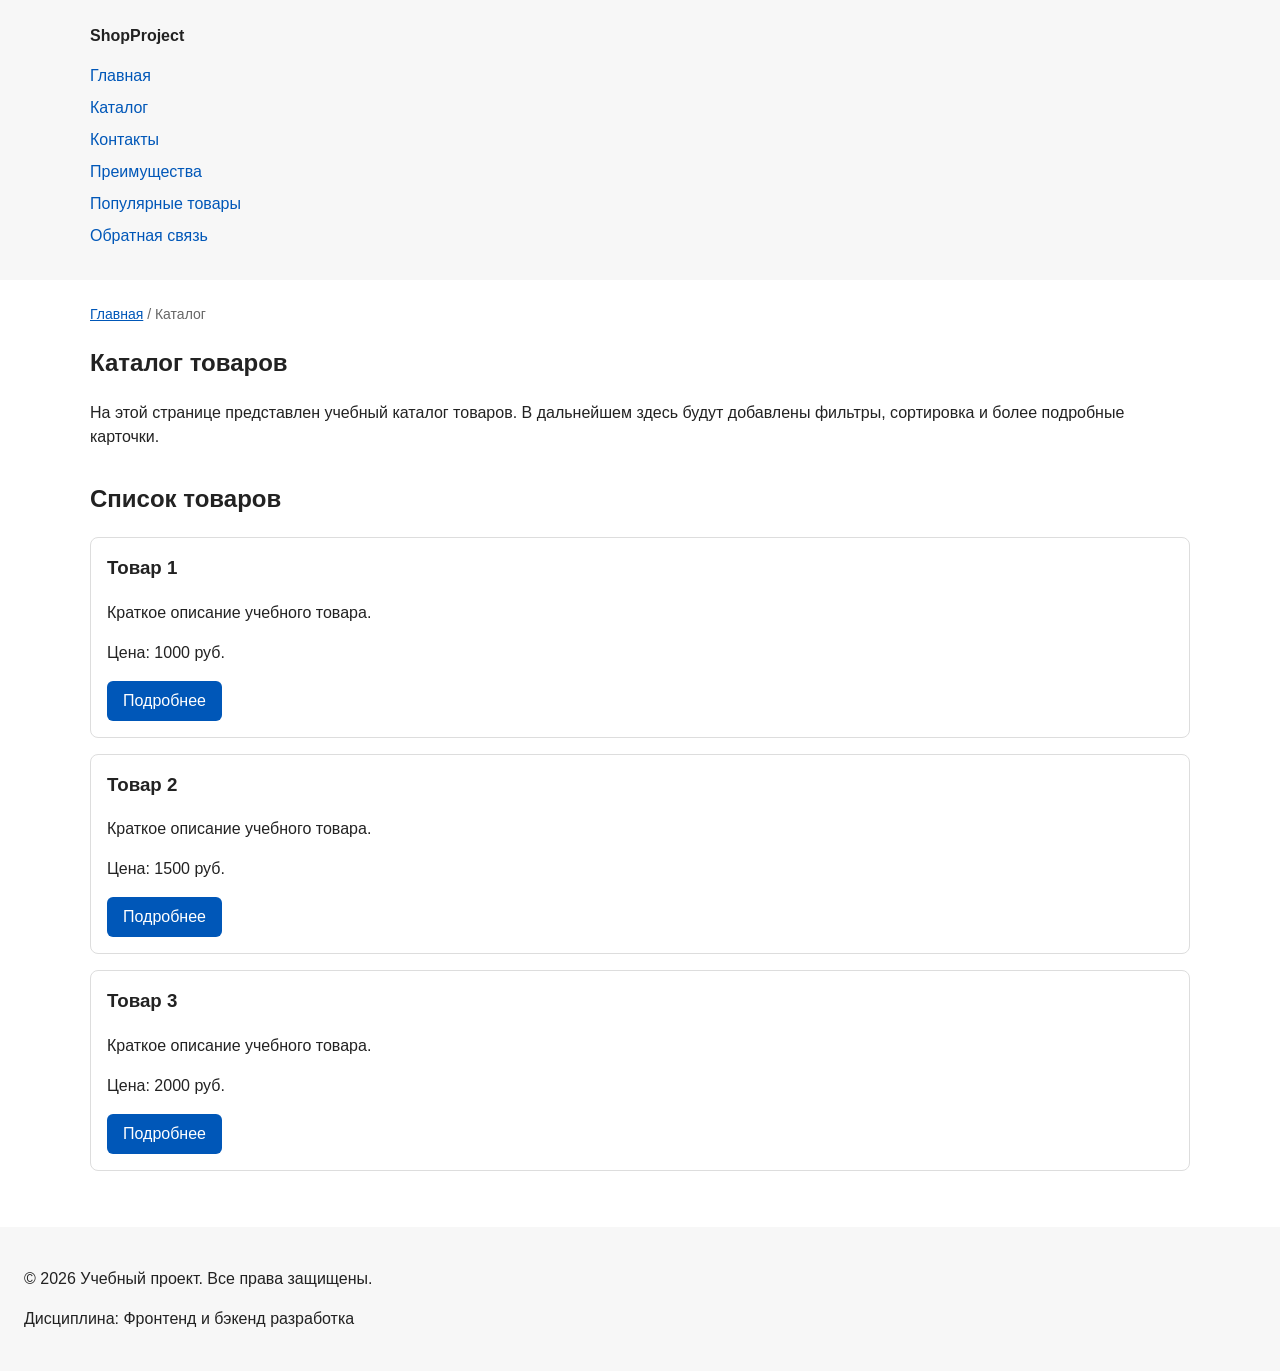
==== catalog.html @ 3205a3ff "feat: add multi-page structure navigation and anchors" ====
<!DOCTYPE html>
<html lang="ru">
<head>
  <meta charset="UTF-8">
  <meta name="viewport" content="width=device-width, initial-scale=1.0">
  <meta name="description" content="Каталог товаров учебного интернет-магазина.">
  <title>Каталог товаров — Учебный интернет-магазин</title>
  <link rel="stylesheet" href="css/style.css">
</head>
<body>
  <header>
    <div class="site-header">
      <a class="site-logo" href="index.html">ShopProject</a>

      <nav class="site-nav" aria-label="Основная навигация">
        <ul class="site-nav__list">
          <li><a href="index.html">Главная</a></li>
          <li><a href="catalog.html">Каталог</a></li>
          <li><a href="contacts.html">Контакты</a></li>
          <li><a href="index.html#advantages">Преимущества</a></li>
          <li><a href="index.html#popular">Популярные товары</a></li>
          <li><a href="index.html#contacts">Обратная связь</a></li>
        </ul>
      </nav>
    </div>
  </header>

  <main>
    <nav class="breadcrumbs" aria-label="Хлебные крошки">
      <a href="index.html">Главная</a>
      <span>Каталог</span>
    </nav>

    <section class="section">
      <h1>Каталог товаров</h1>
      <p>
        На этой странице представлен учебный каталог товаров.
        В дальнейшем здесь будут добавлены фильтры, сортировка и более
        подробные карточки.
      </p>
    </section>

    <section class="section">
      <h2>Список товаров</h2>

      <article class="product-card">
        <h3>Товар 1</h3>
        <p>Краткое описание учебного товара.</p>
        <p>Цена: 1000 руб.</p>
        <a class="button" href="index.html#popular">Подробнее</a>
      </article>

      <article class="product-card">
        <h3>Товар 2</h3>
        <p>Краткое описание учебного товара.</p>
        <p>Цена: 1500 руб.</p>
        <a class="button" href="index.html#popular">Подробнее</a>
      </article>

      <article class="product-card">
        <h3>Товар 3</h3>
        <p>Краткое описание учебного товара.</p>
        <p>Цена: 2000 руб.</p>
        <a class="button" href="index.html#popular">Подробнее</a>
      </article>
    </section>
  </main>

  <footer>
    <p>&copy; 2026 Учебный проект. Все права защищены.</p>
    <p>Дисциплина: Фронтенд и бэкенд разработка</p>
  </footer>
</body>
</html>
---- css/style.css ----
/* ===============================
   1. Переменные проекта
   =============================== */

:root {
  /* Основные цвета проекта */
  --color-bg: #ffffff;
  --color-text: #222222;
  --color-muted: #666666;
  --color-primary: #0057b8;
  --color-primary-dark: #003f86;
  --color-border: #dddddd;
  --color-surface: #f7f7f7;
  --color-surface-accent: #eef5ff;
  --color-danger: #b00020;
  --color-success: #168a2f;
  --color-success-bg: #eefaf0;
  --color-white: #ffffff;

  /* Отступы */
  --space-xs: 4px;
  --space-sm: 8px;
  --space-md: 16px;
  --space-lg: 24px;
  --space-xl: 32px;

  /* Скругления */
  --radius-sm: 6px;
  --radius-md: 8px;
  --radius-lg: 12px;

  /* Размеры */
  --container-width: 1100px;
}


/* ===============================
   2. Базовые стили
   =============================== */

* {
  box-sizing: border-box;
}

body {
  margin: 0;
  font-family: Arial, sans-serif;
  line-height: 1.5;
  color: var(--color-text);
  background-color: var(--color-bg);
}

header,
main,
footer {
  padding: var(--space-lg);
}


/* ===============================
   3. Общие элементы интерфейса
   =============================== */

a {
  color: var(--color-primary);
}

a:hover {
  color: var(--color-primary-dark);
}

a:focus-visible {
  outline: 2px solid var(--color-primary);
  outline-offset: 3px;
}

.button {
  display: inline-block;
  padding: var(--space-sm) var(--space-md);
  color: var(--color-white);
  background-color: var(--color-primary);
  text-decoration: none;
  border: none;
  border-radius: var(--radius-sm);
  cursor: pointer;
}

.button:hover {
  background-color: var(--color-primary-dark);
}

.button:focus-visible {
  outline: 2px solid var(--color-primary);
  outline-offset: 3px;
}

.button:disabled {
  opacity: 0.6;
  cursor: not-allowed;
}


/* ===============================
   4. Компоненты страницы
   =============================== */

header {
  background-color: var(--color-surface);
}

footer {
  background-color: var(--color-surface);
}

.site-header {
  max-width: var(--container-width);
  margin: 0 auto;
}

.site-logo {
  font-weight: bold;
  text-decoration: none;
  color: var(--color-text);
}

.site-nav__list {
  padding: 0;
  margin: var(--space-md) 0 0;
  list-style: none;
}

.site-nav__list li {
  margin-bottom: var(--space-sm);
}

.site-nav__list a {
  color: var(--color-primary);
  text-decoration: none;
}

.site-nav__list a:hover {
  text-decoration: underline;
}

.hero {
  max-width: var(--container-width);
  margin: 0 auto var(--space-xl);
  padding: var(--space-xl) var(--space-lg);
  background-color: var(--color-surface-accent);
  border-radius: var(--radius-lg);
}

.section {
  max-width: var(--container-width);
  margin: 0 auto var(--space-xl);
}

.section h2 {
  margin-top: 0;
}

.product-card {
  margin-bottom: var(--space-md);
  padding: var(--space-md);
  border: 1px solid var(--color-border);
  border-radius: var(--radius-md);
  background-color: var(--color-bg);
}

.product-card:hover {
  border-color: var(--color-primary);
}

.product-card h3 {
  margin-top: 0;
}

.aside-info {
  max-width: var(--container-width);
  margin: 0 auto var(--space-xl);
  padding: var(--space-md);
  border-left: 4px solid var(--color-primary);
  background-color: var(--color-surface);
}


/* ===============================
   5. Форма и модальное окно
   =============================== */

.order-dialog {
  width: min(100% - 32px, 560px);
  padding: var(--space-lg);
  border: none;
  border-radius: var(--radius-lg);
}

.order-dialog::backdrop {
  background-color: rgba(0, 0, 0, 0.5);
}

.form-field {
  margin-bottom: var(--space-md);
}

.form-field label {
  display: block;
  margin-bottom: var(--space-xs);
}

.form-field input,
.form-field select,
.form-field textarea {
  width: 100%;
  padding: 10px 12px;
  border: 1px solid var(--color-border);
  border-radius: var(--radius-sm);
  font: inherit;
}

.form-field input[type="checkbox"] {
  width: auto;
}

.form-field small {
  display: block;
  margin-top: var(--space-xs);
  color: var(--color-muted);
}

.form-field input:hover,
.form-field select:hover,
.form-field textarea:hover {
  border-color: var(--color-primary);
}

.form-field input:focus-visible,
.form-field select:focus-visible,
.form-field textarea:focus-visible,
.form-actions button:focus-visible {
  outline: 2px solid var(--color-primary);
  outline-offset: 3px;
}

[aria-invalid="true"] {
  border-color: var(--color-danger);
}

.form-actions {
  display: flex;
  gap: 12px;
  margin-top: var(--space-lg);
}

.success-message {
  max-width: var(--container-width);
  margin: var(--space-lg) auto;
  padding: var(--space-md);
  border-left: 4px solid var(--color-success);
  background-color: var(--color-success-bg);
}

.breadcrumbs {
  max-width: var(--container-width);
  margin: 0 auto var(--space-md);
  font-size: 14px;
  color: var(--color-muted);
}

.breadcrumbs a {
  color: var(--color-primary);
}

.breadcrumbs span::before {
  content: " / ";
  color: var(--color-muted);
}

html {
  scroll-behavior: smooth;
}

:target {
  outline: 2px dashed var(--color-primary);
  outline-offset: 4px;
}
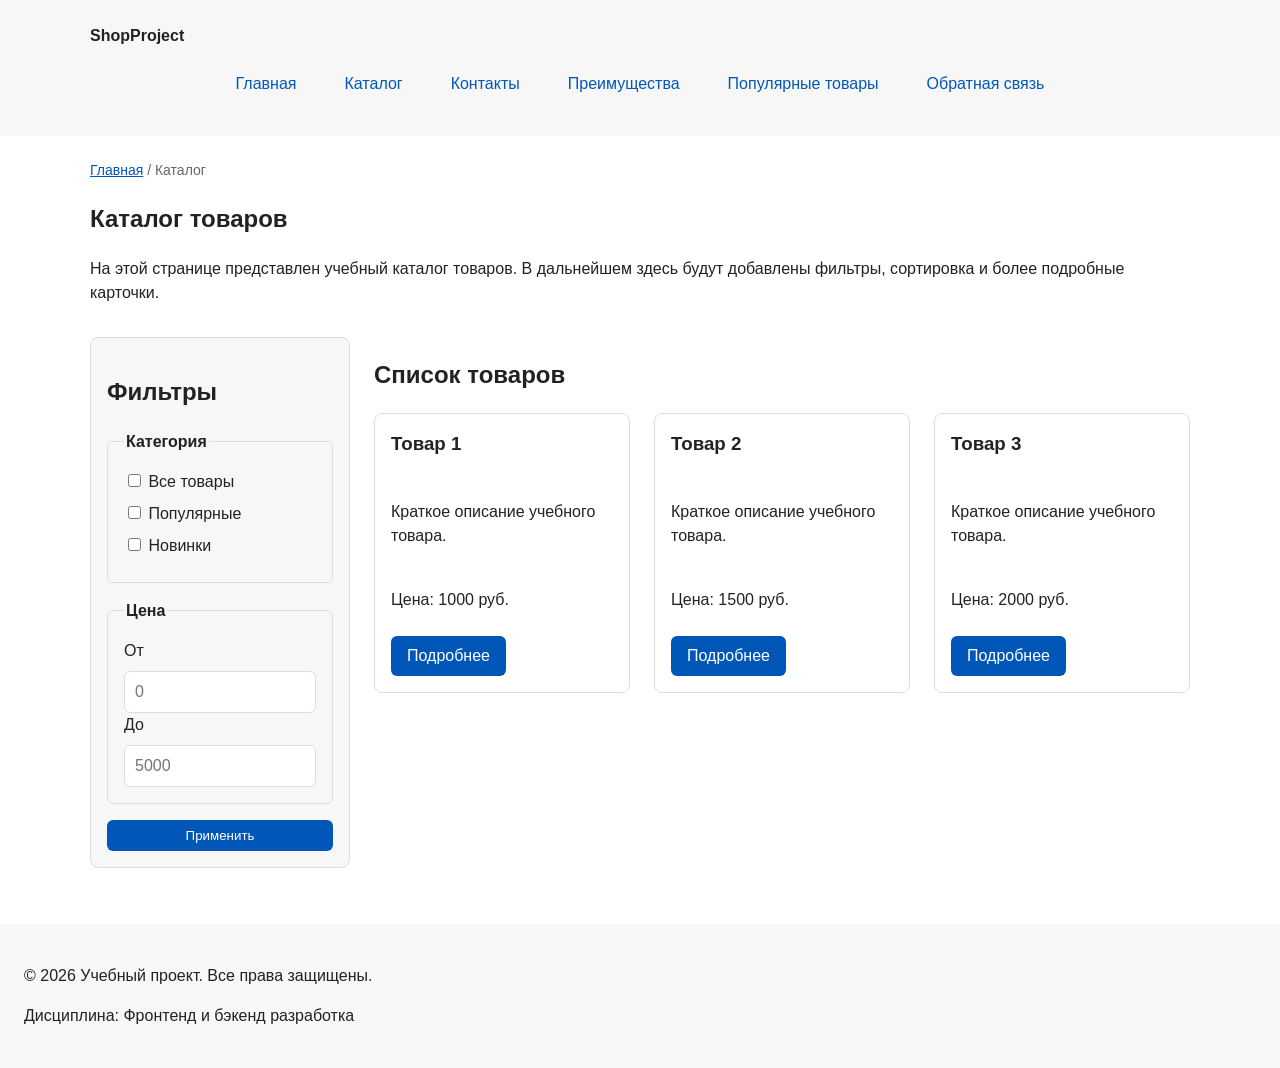
==== commit 93ef63be: "feat: add flex navigation and grid catalog layout" ====
--- a/catalog.html
+++ b/catalog.html
@@ -8,6 +8,7 @@
   <link rel="stylesheet" href="css/style.css">
 </head>
 <body>
+
   <header>
     <div class="site-header">
       <a class="site-logo" href="index.html">ShopProject</a>
@@ -26,6 +27,7 @@
   </header>
 
   <main>
+
     <nav class="breadcrumbs" aria-label="Хлебные крошки">
       <a href="index.html">Главная</a>
       <span>Каталог</span>
@@ -40,35 +42,98 @@
       </p>
     </section>
 
-    <section class="section">
-      <h2>Список товаров</h2>
+    <section class="catalog-layout">
 
-      <article class="product-card">
-        <h3>Товар 1</h3>
-        <p>Краткое описание учебного товара.</p>
-        <p>Цена: 1000 руб.</p>
-        <a class="button" href="index.html#popular">Подробнее</a>
-      </article>
+      <aside class="catalog-filters">
+        <h2>Фильтры</h2>
 
-      <article class="product-card">
-        <h3>Товар 2</h3>
-        <p>Краткое описание учебного товара.</p>
-        <p>Цена: 1500 руб.</p>
-        <a class="button" href="index.html#popular">Подробнее</a>
-      </article>
+        <form class="filters-form" action="#" method="get">
 
-      <article class="product-card">
-        <h3>Товар 3</h3>
-        <p>Краткое описание учебного товара.</p>
-        <p>Цена: 2000 руб.</p>
-        <a class="button" href="index.html#popular">Подробнее</a>
-      </article>
+          <fieldset>
+            <legend>Категория</legend>
+
+            <label>
+              <input type="checkbox" name="category" value="all">
+              Все товары
+            </label>
+
+            <label>
+              <input type="checkbox" name="category" value="popular">
+              Популярные
+            </label>
+
+            <label>
+              <input type="checkbox" name="category" value="new">
+              Новинки
+            </label>
+          </fieldset>
+
+          <fieldset>
+            <legend>Цена</legend>
+
+            <label for="price-from">От</label>
+            <input
+              id="price-from"
+              name="price-from"
+              type="number"
+              min="0"
+              placeholder="0"
+            >
+
+            <label for="price-to">До</label>
+            <input
+              id="price-to"
+              name="price-to"
+              type="number"
+              min="0"
+              placeholder="5000"
+            >
+          </fieldset>
+
+          <button class="button" type="submit">
+            Применить
+          </button>
+
+        </form>
+      </aside>
+
+      <section class="catalog-products">
+        <h2>Список товаров</h2>
+
+        <div class="products-grid">
+
+          <article class="product-card">
+            <h3>Товар 1</h3>
+            <p>Краткое описание учебного товара.</p>
+            <p>Цена: 1000 руб.</p>
+            <a class="button" href="index.html#popular">Подробнее</a>
+          </article>
+
+          <article class="product-card">
+            <h3>Товар 2</h3>
+            <p>Краткое описание учебного товара.</p>
+            <p>Цена: 1500 руб.</p>
+            <a class="button" href="index.html#popular">Подробнее</a>
+          </article>
+
+          <article class="product-card">
+            <h3>Товар 3</h3>
+            <p>Краткое описание учебного товара.</p>
+            <p>Цена: 2000 руб.</p>
+            <a class="button" href="index.html#popular">Подробнее</a>
+          </article>
+
+        </div>
+      </section>
+
     </section>
+
   </main>
 
   <footer>
     <p>&copy; 2026 Учебный проект. Все права защищены.</p>
     <p>Дисциплина: Фронтенд и бэкенд разработка</p>
   </footer>
+
 </body>
-</html>
+</html>
--- a/css/style.css
+++ b/css/style.css
@@ -124,23 +124,35 @@
 }
 
 .site-nav__list {
+  display: flex;
+  flex-wrap: wrap;
+  justify-content: center;
+  align-items: center;
+  gap: var(--space-md);
   padding: 0;
   margin: var(--space-md) 0 0;
   list-style: none;
 }
 
+
 .site-nav__list li {
   margin-bottom: var(--space-sm);
 }
 
 .site-nav__list a {
+  display: inline-block;
+  padding: var(--space-sm) var(--space-md);
   color: var(--color-primary);
   text-decoration: none;
-}
+  border-radius: var(--radius-sm);
+}
+
 
 .site-nav__list a:hover {
-  text-decoration: underline;
-}
+  color: var(--color-white);
+  background-color: var(--color-primary);
+}
+
 
 .hero {
   max-width: var(--container-width);
@@ -284,3 +296,75 @@
   outline: 2px dashed var(--color-primary);
   outline-offset: 4px;
 }
+
+.products-grid {
+  display: grid;
+  grid-template-columns: repeat(3, 1fr);
+  gap: var(--space-lg);
+}
+
+.product-card {
+  display: flex;
+  flex-direction: column;
+  gap: var(--space-sm);
+  margin-bottom: 0;
+  padding: var(--space-md);
+  border: 1px solid var(--color-border);
+  border-radius: var(--radius-md);
+  background-color: var(--color-bg);
+}
+
+.product-card .button {
+  margin-top: auto;
+  align-self: flex-start;
+}
+
+.catalog-layout {
+  max-width: var(--container-width);
+  margin: 0 auto var(--space-xl);
+  display: grid;
+  grid-template-columns: 260px 1fr;
+  grid-template-areas: "filters products";
+  gap: var(--space-lg);
+}
+
+.catalog-filters {
+  grid-area: filters;
+  padding: var(--space-md);
+  border: 1px solid var(--color-border);
+  border-radius: var(--radius-md);
+  background-color: var(--color-surface);
+}
+
+.catalog-products {
+  grid-area: products;
+}
+
+.filters-form {
+  display: grid;
+  gap: var(--space-md);
+}
+
+.filters-form fieldset {
+  margin: 0;
+  padding: var(--space-md);
+  border: 1px solid var(--color-border);
+  border-radius: var(--radius-sm);
+}
+
+.filters-form legend {
+  font-weight: 700;
+}
+
+.filters-form label {
+  display: block;
+  margin-bottom: var(--space-sm);
+}
+
+.filters-form input[type="number"] {
+  width: 100%;
+  padding: 8px 10px;
+  border: 1px solid var(--color-border);
+  border-radius: var(--radius-sm);
+  font: inherit;
+}
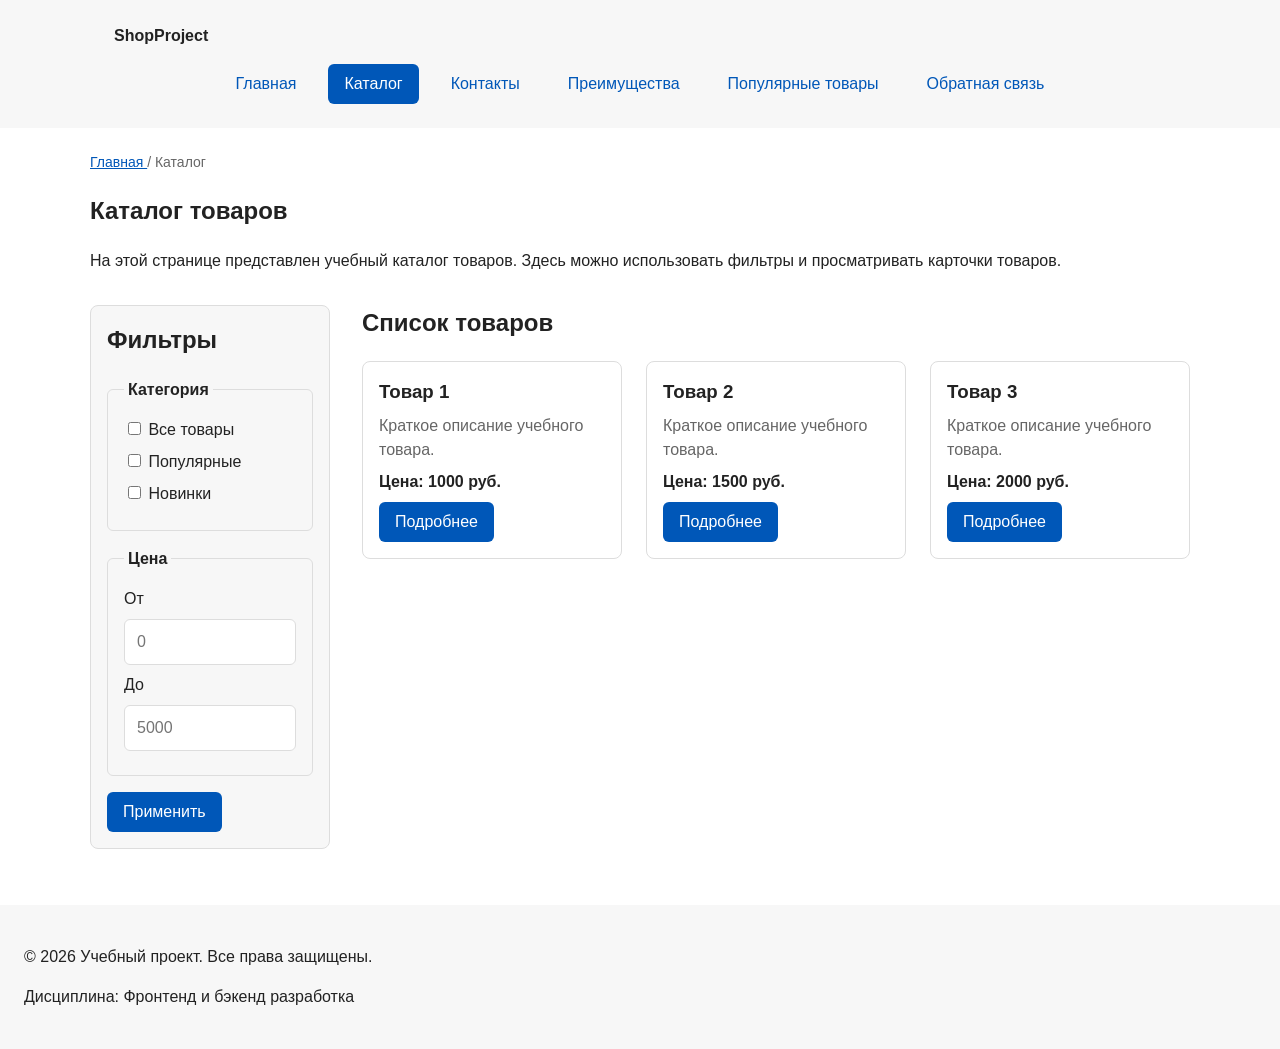
==== commit dbb26a96: "refactor: apply BEM naming to CSS classes" ====
--- a/catalog.html
+++ b/catalog.html
@@ -3,75 +3,159 @@
 <head>
   <meta charset="UTF-8">
   <meta name="viewport" content="width=device-width, initial-scale=1.0">
-  <meta name="description" content="Каталог товаров учебного интернет-магазина.">
-  <title>Каталог товаров — Учебный интернет-магазин</title>
+  <meta
+    name="description"
+    content="Каталог товаров учебного интернет-магазина."
+  >
+  <title>Каталог товаров — ShopProject</title>
   <link rel="stylesheet" href="css/style.css">
 </head>
+
 <body>
 
-  <header>
-    <div class="site-header">
-      <a class="site-logo" href="index.html">ShopProject</a>
+  <header class="site-header">
+    <div class="site-header__inner">
+
+      <a class="site-header__logo" href="index.html">
+        ShopProject
+      </a>
 
       <nav class="site-nav" aria-label="Основная навигация">
         <ul class="site-nav__list">
-          <li><a href="index.html">Главная</a></li>
-          <li><a href="catalog.html">Каталог</a></li>
-          <li><a href="contacts.html">Контакты</a></li>
-          <li><a href="index.html#advantages">Преимущества</a></li>
-          <li><a href="index.html#popular">Популярные товары</a></li>
-          <li><a href="index.html#contacts">Обратная связь</a></li>
+
+          <li class="site-nav__item">
+            <a class="site-nav__link" href="index.html">
+              Главная
+            </a>
+          </li>
+
+          <li class="site-nav__item">
+            <a
+              class="site-nav__link site-nav__link--active"
+              href="catalog.html"
+            >
+              Каталог
+            </a>
+          </li>
+
+          <li class="site-nav__item">
+            <a class="site-nav__link" href="contacts.html">
+              Контакты
+            </a>
+          </li>
+
+          <li class="site-nav__item">
+            <a
+              class="site-nav__link"
+              href="index.html#advantages"
+            >
+              Преимущества
+            </a>
+          </li>
+
+          <li class="site-nav__item">
+            <a
+              class="site-nav__link"
+              href="index.html#popular"
+            >
+              Популярные товары
+            </a>
+          </li>
+
+          <li class="site-nav__item">
+            <a
+              class="site-nav__link"
+              href="index.html#contacts"
+            >
+              Обратная связь
+            </a>
+          </li>
+
         </ul>
       </nav>
+
     </div>
   </header>
 
   <main>
 
-    <nav class="breadcrumbs" aria-label="Хлебные крошки">
-      <a href="index.html">Главная</a>
-      <span>Каталог</span>
+    <nav
+      class="breadcrumbs"
+      aria-label="Хлебные крошки"
+    >
+      <a
+        class="breadcrumbs__link"
+        href="index.html"
+      >
+        Главная
+      </a>
+
+      <span class="breadcrumbs__current">
+        Каталог
+      </span>
     </nav>
 
     <section class="section">
       <h1>Каталог товаров</h1>
+
       <p>
         На этой странице представлен учебный каталог товаров.
-        В дальнейшем здесь будут добавлены фильтры, сортировка и более
-        подробные карточки.
+        Здесь можно использовать фильтры и просматривать карточки товаров.
       </p>
     </section>
 
     <section class="catalog-layout">
 
+      <!-- Фильтры -->
       <aside class="catalog-filters">
+
         <h2>Фильтры</h2>
 
-        <form class="filters-form" action="#" method="get">
+        <form
+          class="filters-form"
+          action="#"
+          method="get"
+        >
 
           <fieldset>
             <legend>Категория</legend>
 
             <label>
-              <input type="checkbox" name="category" value="all">
+              <input
+                type="checkbox"
+                name="category"
+                value="all"
+              >
               Все товары
             </label>
 
             <label>
-              <input type="checkbox" name="category" value="popular">
+              <input
+                type="checkbox"
+                name="category"
+                value="popular"
+              >
               Популярные
             </label>
 
             <label>
-              <input type="checkbox" name="category" value="new">
+              <input
+                type="checkbox"
+                name="category"
+                value="new"
+              >
               Новинки
             </label>
           </fieldset>
 
           <fieldset>
+
             <legend>Цена</legend>
 
-            <label for="price-from">От</label>
+            <label for="price-from">
+              От
+            </label>
+
             <input
               id="price-from"
               name="price-from"
@@ -80,7 +164,10 @@
               placeholder="0"
             >
 
-            <label for="price-to">До</label>
+            <label for="price-to">
+              До
+            </label>
+
             <input
               id="price-to"
               name="price-to"
@@ -88,51 +175,112 @@
               min="0"
               placeholder="5000"
             >
+
           </fieldset>
 
-          <button class="button" type="submit">
+          <button
+            class="button button--primary"
+            type="submit"
+          >
             Применить
           </button>
 
         </form>
+
       </aside>
 
+      <!-- Товары -->
       <section class="catalog-products">
+
         <h2>Список товаров</h2>
 
         <div class="products-grid">
 
           <article class="product-card">
-            <h3>Товар 1</h3>
-            <p>Краткое описание учебного товара.</p>
-            <p>Цена: 1000 руб.</p>
-            <a class="button" href="index.html#popular">Подробнее</a>
+
+            <h3 class="product-card__title">
+              Товар 1
+            </h3>
+
+            <p class="product-card__description">
+              Краткое описание учебного товара.
+            </p>
+
+            <p class="product-card__price">
+              Цена: 1000 руб.
+            </p>
+
+            <a
+              class="button button--primary product-card__button"
+              href="index.html#popular"
+            >
+              Подробнее
+            </a>
+
           </article>
 
           <article class="product-card">
-            <h3>Товар 2</h3>
-            <p>Краткое описание учебного товара.</p>
-            <p>Цена: 1500 руб.</p>
-            <a class="button" href="index.html#popular">Подробнее</a>
+
+            <h3 class="product-card__title">
+              Товар 2
+            </h3>
+
+            <p class="product-card__description">
+              Краткое описание учебного товара.
+            </p>
+
+            <p class="product-card__price">
+              Цена: 1500 руб.
+            </p>
+
+            <a
+              class="button button--primary product-card__button"
+              href="index.html#popular"
+            >
+              Подробнее
+            </a>
+
           </article>
 
           <article class="product-card">
-            <h3>Товар 3</h3>
-            <p>Краткое описание учебного товара.</p>
-            <p>Цена: 2000 руб.</p>
-            <a class="button" href="index.html#popular">Подробнее</a>
+
+            <h3 class="product-card__title">
+              Товар 3
+            </h3>
+
+            <p class="product-card__description">
+              Краткое описание учебного товара.
+            </p>
+
+            <p class="product-card__price">
+              Цена: 2000 руб.
+            </p>
+
+            <a
+              class="button button--primary product-card__button"
+              href="index.html#popular"
+            >
+              Подробнее
+            </a>
+
           </article>
 
         </div>
+
       </section>
 
     </section>
 
   </main>
 
-  <footer>
+  <footer class="site-footer">
+
     <p>&copy; 2026 Учебный проект. Все права защищены.</p>
-    <p>Дисциплина: Фронтенд и бэкенд разработка</p>
+
+    <p>
+      Дисциплина: Фронтенд и бэкенд разработка
+    </p>
+
   </footer>
 
 </body>
--- a/css/style.css
+++ b/css/style.css
@@ -3,7 +3,6 @@
    =============================== */
 
 :root {
-  /* Основные цвета проекта */
   --color-bg: #ffffff;
   --color-text: #222222;
   --color-muted: #666666;
@@ -17,19 +16,16 @@
   --color-success-bg: #eefaf0;
   --color-white: #ffffff;
 
-  /* Отступы */
   --space-xs: 4px;
   --space-sm: 8px;
   --space-md: 16px;
   --space-lg: 24px;
   --space-xl: 32px;
 
-  /* Скругления */
   --radius-sm: 6px;
   --radius-md: 8px;
   --radius-lg: 12px;
 
-  /* Размеры */
   --container-width: 1100px;
 }
 
@@ -40,6 +36,10 @@
 
 * {
   box-sizing: border-box;
+}
+
+html {
+  scroll-behavior: smooth;
 }
 
 body {
@@ -50,17 +50,11 @@
   background-color: var(--color-bg);
 }
 
-header,
 main,
 footer {
   padding: var(--space-lg);
 }
 
-
-/* ===============================
-   3. Общие элементы интерфейса
-   =============================== */
-
 a {
   color: var(--color-primary);
 }
@@ -74,19 +68,40 @@
   outline-offset: 3px;
 }
 
+
+/* ===============================
+   3. Блок button
+   =============================== */
+
 .button {
   display: inline-block;
   padding: var(--space-sm) var(--space-md);
+  border: none;
+  border-radius: var(--radius-sm);
+  font: inherit;
+  text-decoration: none;
+  cursor: pointer;
+}
+
+.button--primary {
   color: var(--color-white);
   background-color: var(--color-primary);
-  text-decoration: none;
-  border: none;
-  border-radius: var(--radius-sm);
-  cursor: pointer;
-}
-
-.button:hover {
+}
+
+.button--primary:hover {
+  color: var(--color-white);
   background-color: var(--color-primary-dark);
+}
+
+.button--secondary {
+  color: var(--color-primary);
+  background-color: transparent;
+  border: 1px solid var(--color-primary);
+}
+
+.button--secondary:hover {
+  color: var(--color-white);
+  background-color: var(--color-primary);
 }
 
 .button:focus-visible {
@@ -94,33 +109,31 @@
   outline-offset: 3px;
 }
 
-.button:disabled {
+.button:disabled,
+.button--disabled {
   opacity: 0.6;
   cursor: not-allowed;
 }
 
 
 /* ===============================
-   4. Компоненты страницы
-   =============================== */
-
-header {
+   4. Шапка и навигация
+   =============================== */
+
+.site-header {
   background-color: var(--color-surface);
 }
 
-footer {
-  background-color: var(--color-surface);
-}
-
-.site-header {
+.site-header__inner {
   max-width: var(--container-width);
   margin: 0 auto;
-}
-
-.site-logo {
-  font-weight: bold;
+  padding: var(--space-lg);
+}
+
+.site-header__logo {
+  font-weight: 700;
+  color: var(--color-text);
   text-decoration: none;
-  color: var(--color-text);
 }
 
 .site-nav__list {
@@ -134,12 +147,11 @@
   list-style: none;
 }
 
-
-.site-nav__list li {
-  margin-bottom: var(--space-sm);
-}
-
-.site-nav__list a {
+.site-nav__item {
+  margin: 0;
+}
+
+.site-nav__link {
   display: inline-block;
   padding: var(--space-sm) var(--space-md);
   color: var(--color-primary);
@@ -147,12 +159,25 @@
   border-radius: var(--radius-sm);
 }
 
-
-.site-nav__list a:hover {
+.site-nav__link:hover {
   color: var(--color-white);
   background-color: var(--color-primary);
 }
 
+.site-nav__link:focus-visible {
+  outline: 2px solid var(--color-primary);
+  outline-offset: 3px;
+}
+
+.site-nav__link--active {
+  color: var(--color-white);
+  background-color: var(--color-primary);
+}
+
+
+/* ===============================
+   5. Главная страница
+   =============================== */
 
 .hero {
   max-width: var(--container-width);
@@ -171,8 +196,38 @@
   margin-top: 0;
 }
 
+.advantages-list {
+  padding-left: var(--space-lg);
+}
+
+.aside-info {
+  max-width: var(--container-width);
+  margin: 0 auto var(--space-xl);
+  padding: var(--space-md);
+  border-left: 4px solid var(--color-primary);
+  background-color: var(--color-surface);
+}
+
+
+/* ===============================
+   6. Сетка товаров
+   =============================== */
+
+.products-grid {
+  display: grid;
+  grid-template-columns: repeat(3, 1fr);
+  gap: var(--space-lg);
+}
+
+
+/* ===============================
+   7. Карточка товара
+   =============================== */
+
 .product-card {
-  margin-bottom: var(--space-md);
+  display: flex;
+  flex-direction: column;
+  gap: var(--space-sm);
   padding: var(--space-md);
   border: 1px solid var(--color-border);
   border-radius: var(--radius-md);
@@ -183,21 +238,120 @@
   border-color: var(--color-primary);
 }
 
-.product-card h3 {
+.product-card--featured {
+  border-color: var(--color-primary);
+}
+
+.product-card--discount {
+  border-color: var(--color-danger);
+}
+
+.product-card__title {
+  margin: 0;
+  color: var(--color-text);
+}
+
+.product-card__description {
+  margin: 0;
+  color: var(--color-muted);
+}
+
+.product-card__price {
+  margin: 0;
+  font-weight: 700;
+}
+
+.product-card--discount .product-card__price {
+  color: var(--color-danger);
+}
+
+.product-card__button {
+  margin-top: auto;
+  align-self: flex-start;
+}
+
+
+/* ===============================
+   8. Каталог
+   =============================== */
+
+.catalog-layout {
+  display: grid;
+  grid-template-columns: 240px 1fr;
+  gap: var(--space-xl);
+  max-width: var(--container-width);
+  margin: 0 auto var(--space-xl);
+}
+
+.catalog-filters {
+  padding: var(--space-md);
+  border: 1px solid var(--color-border);
+  border-radius: var(--radius-md);
+  background-color: var(--color-surface);
+}
+
+.catalog-filters h2 {
   margin-top: 0;
 }
 
-.aside-info {
-  max-width: var(--container-width);
-  margin: 0 auto var(--space-xl);
+.filters-form fieldset {
+  margin: 0 0 var(--space-md);
   padding: var(--space-md);
-  border-left: 4px solid var(--color-primary);
-  background-color: var(--color-surface);
-}
-
-
-/* ===============================
-   5. Форма и модальное окно
+  border: 1px solid var(--color-border);
+  border-radius: var(--radius-sm);
+}
+
+.filters-form legend {
+  padding: 0 var(--space-xs);
+  font-weight: 700;
+}
+
+.filters-form label {
+  display: block;
+  margin-bottom: var(--space-sm);
+}
+
+.filters-form input[type="number"] {
+  width: 100%;
+  margin-bottom: var(--space-sm);
+  padding: 10px 12px;
+  border: 1px solid var(--color-border);
+  border-radius: var(--radius-sm);
+  font: inherit;
+}
+
+.catalog-products {
+  min-width: 0;
+}
+
+.catalog-products h2 {
+  margin-top: 0;
+}
+
+
+/* ===============================
+   9. Хлебные крошки
+   =============================== */
+
+.breadcrumbs {
+  max-width: var(--container-width);
+  margin: 0 auto var(--space-md);
+  font-size: 14px;
+  color: var(--color-muted);
+}
+
+.breadcrumbs__link {
+  color: var(--color-primary);
+}
+
+.breadcrumbs__current::before {
+  content: " / ";
+  color: var(--color-muted);
+}
+
+
+/* ===============================
+   10. Модальное окно
    =============================== */
 
 .order-dialog {
@@ -211,18 +365,27 @@
   background-color: rgba(0, 0, 0, 0.5);
 }
 
-.form-field {
+.order-dialog__title {
+  margin-top: 0;
+}
+
+
+/* ===============================
+   11. Форма заявки
+   =============================== */
+
+.order-form__field {
   margin-bottom: var(--space-md);
 }
 
-.form-field label {
+.order-form__label {
   display: block;
   margin-bottom: var(--space-xs);
 }
 
-.form-field input,
-.form-field select,
-.form-field textarea {
+.order-form__input,
+.order-form__select,
+.order-form__textarea {
   width: 100%;
   padding: 10px 12px;
   border: 1px solid var(--color-border);
@@ -230,39 +393,58 @@
   font: inherit;
 }
 
-.form-field input[type="checkbox"] {
-  width: auto;
-}
-
-.form-field small {
+.order-form__input:hover,
+.order-form__select:hover,
+.order-form__textarea:hover {
+  border-color: var(--color-primary);
+}
+
+.order-form__input:focus-visible,
+.order-form__select:focus-visible,
+.order-form__textarea:focus-visible {
+  outline: 2px solid var(--color-primary);
+  outline-offset: 3px;
+}
+
+.order-form__hint {
   display: block;
   margin-top: var(--space-xs);
   color: var(--color-muted);
 }
 
-.form-field input:hover,
-.form-field select:hover,
-.form-field textarea:hover {
-  border-color: var(--color-primary);
-}
-
-.form-field input:focus-visible,
-.form-field select:focus-visible,
-.form-field textarea:focus-visible,
-.form-actions button:focus-visible {
-  outline: 2px solid var(--color-primary);
-  outline-offset: 3px;
-}
+.order-form__field--checkbox {
+  margin-top: var(--space-md);
+}
+
+.order-form__checkbox-label {
+  display: flex;
+  align-items: center;
+  gap: var(--space-sm);
+}
+
+.order-form__checkbox {
+  width: auto;
+}
+
+.order-form__actions {
+  display: flex;
+  gap: var(--space-md);
+  margin-top: var(--space-lg);
+}
+
+
+/* ===============================
+   12. Состояния формы
+   =============================== */
 
 [aria-invalid="true"] {
   border-color: var(--color-danger);
 }
 
-.form-actions {
-  display: flex;
-  gap: 12px;
-  margin-top: var(--space-lg);
-}
+
+/* ===============================
+   13. Сообщение об успехе
+   =============================== */
 
 .success-message {
   max-width: var(--container-width);
@@ -272,99 +454,54 @@
   background-color: var(--color-success-bg);
 }
 
-.breadcrumbs {
-  max-width: var(--container-width);
-  margin: 0 auto var(--space-md);
-  font-size: 14px;
-  color: var(--color-muted);
-}
-
-.breadcrumbs a {
-  color: var(--color-primary);
-}
-
-.breadcrumbs span::before {
-  content: " / ";
-  color: var(--color-muted);
-}
-
-html {
-  scroll-behavior: smooth;
-}
+
+/* ===============================
+   14. Подвал
+   =============================== */
+
+.site-footer {
+  background-color: var(--color-surface);
+}
+
+
+/* ===============================
+   15. Адаптивность
+   =============================== */
+
+@media (max-width: 800px) {
+  .products-grid {
+    grid-template-columns: repeat(2, 1fr);
+  }
+
+  .catalog-layout {
+    grid-template-columns: 1fr;
+  }
+}
+
+@media (max-width: 600px) {
+  .products-grid {
+    grid-template-columns: 1fr;
+  }
+
+  .site-nav__list {
+    justify-content: flex-start;
+  }
+
+  .order-form__actions {
+    flex-direction: column;
+  }
+
+  .button {
+    text-align: center;
+  }
+}
+
+
+/* ===============================
+   16. Якорные ссылки
+   =============================== */
 
 :target {
   outline: 2px dashed var(--color-primary);
   outline-offset: 4px;
-}
-
-.products-grid {
-  display: grid;
-  grid-template-columns: repeat(3, 1fr);
-  gap: var(--space-lg);
-}
-
-.product-card {
-  display: flex;
-  flex-direction: column;
-  gap: var(--space-sm);
-  margin-bottom: 0;
-  padding: var(--space-md);
-  border: 1px solid var(--color-border);
-  border-radius: var(--radius-md);
-  background-color: var(--color-bg);
-}
-
-.product-card .button {
-  margin-top: auto;
-  align-self: flex-start;
-}
-
-.catalog-layout {
-  max-width: var(--container-width);
-  margin: 0 auto var(--space-xl);
-  display: grid;
-  grid-template-columns: 260px 1fr;
-  grid-template-areas: "filters products";
-  gap: var(--space-lg);
-}
-
-.catalog-filters {
-  grid-area: filters;
-  padding: var(--space-md);
-  border: 1px solid var(--color-border);
-  border-radius: var(--radius-md);
-  background-color: var(--color-surface);
-}
-
-.catalog-products {
-  grid-area: products;
-}
-
-.filters-form {
-  display: grid;
-  gap: var(--space-md);
-}
-
-.filters-form fieldset {
-  margin: 0;
-  padding: var(--space-md);
-  border: 1px solid var(--color-border);
-  border-radius: var(--radius-sm);
-}
-
-.filters-form legend {
-  font-weight: 700;
-}
-
-.filters-form label {
-  display: block;
-  margin-bottom: var(--space-sm);
-}
-
-.filters-form input[type="number"] {
-  width: 100%;
-  padding: 8px 10px;
-  border: 1px solid var(--color-border);
-  border-radius: var(--radius-sm);
-  font: inherit;
-}
+}
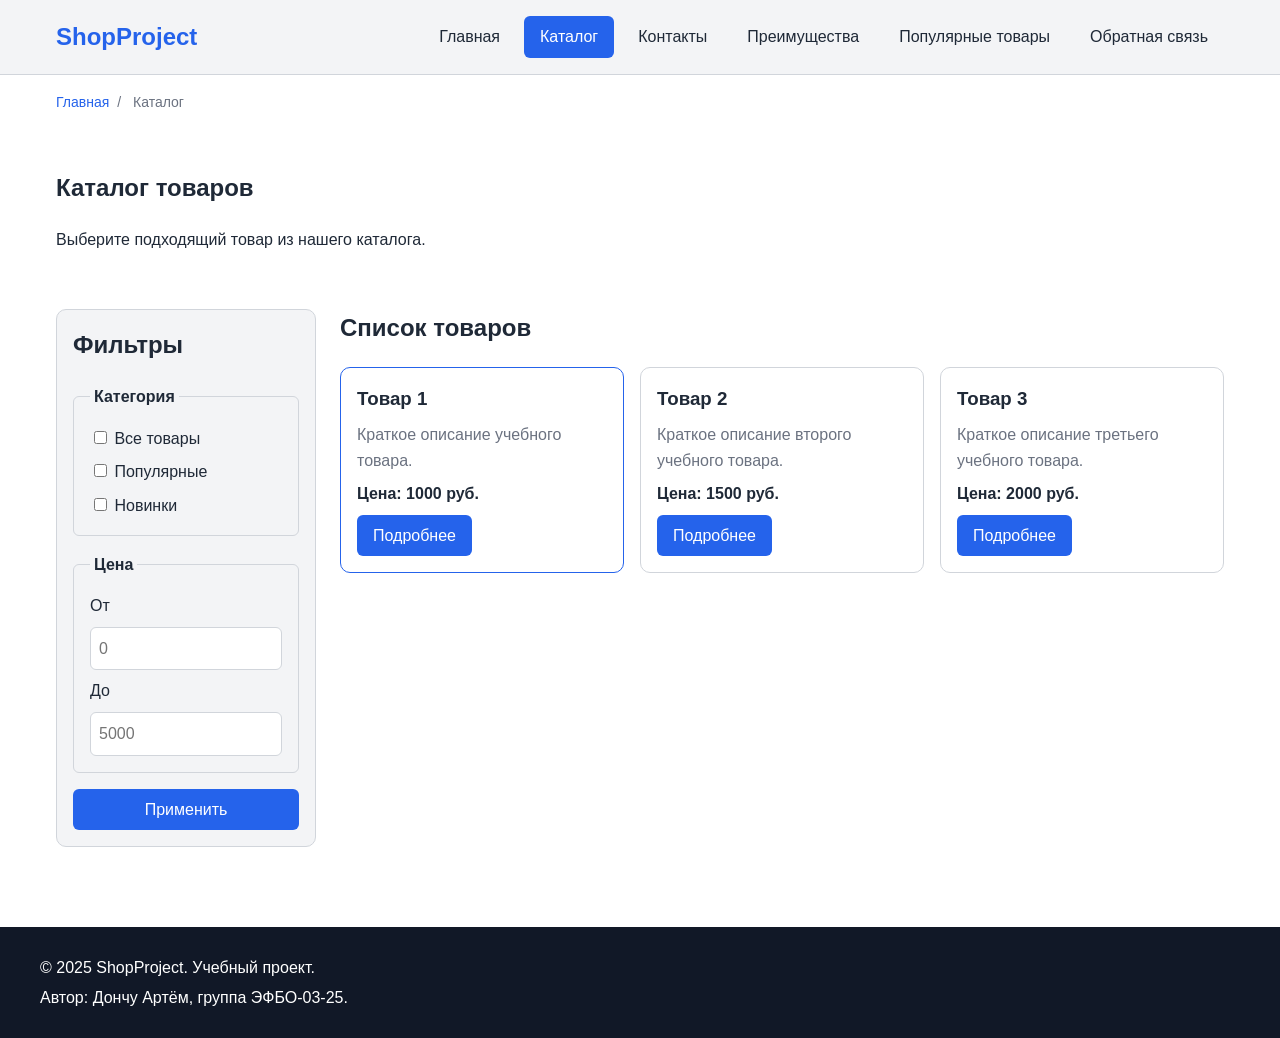
==== commit 69461d50: "Обновление проекта ShopProject" ====
--- a/catalog.html
+++ b/catalog.html
@@ -3,285 +3,286 @@
 <head>
   <meta charset="UTF-8">
   <meta name="viewport" content="width=device-width, initial-scale=1.0">
+
   <meta
     name="description"
-    content="Каталог товаров учебного интернет-магазина."
+    content="Каталог товаров ShopProject."
   >
-  <title>Каталог товаров — ShopProject</title>
+
+  <title>ShopProject — Каталог</title>
+
   <link rel="stylesheet" href="css/style.css">
+  <script src="js/main.js" defer></script>
 </head>
 
 <body>
 
-  <header class="site-header">
-    <div class="site-header__inner">
-
-      <a class="site-header__logo" href="index.html">
-        ShopProject
-      </a>
-
-      <nav class="site-nav" aria-label="Основная навигация">
-        <ul class="site-nav__list">
-
-          <li class="site-nav__item">
-            <a class="site-nav__link" href="index.html">
-              Главная
-            </a>
-          </li>
-
-          <li class="site-nav__item">
-            <a
-              class="site-nav__link site-nav__link--active"
-              href="catalog.html"
+<header class="site-header">
+  <div class="site-header__inner">
+
+    <a class="site-header__logo" href="index.html">
+      ShopProject
+    </a>
+
+    <nav class="site-nav" aria-label="Основная навигация">
+      <ul class="site-nav__list">
+
+        <li>
+          <a class="site-nav__link" href="index.html">
+            Главная
+          </a>
+        </li>
+
+        <li>
+          <a
+            class="site-nav__link site-nav__link--active"
+            href="catalog.html"
+            aria-current="page"
+          >
+            Каталог
+          </a>
+        </li>
+
+        <li>
+          <a class="site-nav__link" href="contacts.html">
+            Контакты
+          </a>
+        </li>
+
+        <li>
+          <a class="site-nav__link" href="index.html#advantages">
+            Преимущества
+          </a>
+        </li>
+
+        <li>
+          <a class="site-nav__link" href="index.html#popular">
+            Популярные товары
+          </a>
+        </li>
+
+        <li>
+          <a class="site-nav__link" href="index.html#contacts">
+            Обратная связь
+          </a>
+        </li>
+
+      </ul>
+    </nav>
+
+  </div>
+</header>
+
+<main>
+
+  <nav class="breadcrumbs" aria-label="Хлебные крошки">
+    <a class="breadcrumbs__link" href="index.html">
+      Главная
+    </a>
+
+    <span class="breadcrumbs__current">
+      Каталог
+    </span>
+  </nav>
+
+  <section class="section">
+
+    <h1>Каталог товаров</h1>
+
+    <p>
+      Выберите подходящий товар из нашего каталога.
+    </p>
+
+  </section>
+
+  <section class="catalog-layout">
+
+    <aside class="catalog-filters">
+
+      <h2>Фильтры</h2>
+
+      <form class="filters-form" action="#" method="get">
+
+        <fieldset>
+          <legend>Категория</legend>
+
+          <label>
+            <input
+              type="checkbox"
+              name="category"
+              value="all"
             >
-              Каталог
-            </a>
-          </li>
-
-          <li class="site-nav__item">
-            <a class="site-nav__link" href="contacts.html">
-              Контакты
-            </a>
-          </li>
-
-          <li class="site-nav__item">
-            <a
-              class="site-nav__link"
-              href="index.html#advantages"
+            Все товары
+          </label>
+
+          <label>
+            <input
+              type="checkbox"
+              name="category"
+              value="popular"
             >
-              Преимущества
-            </a>
-          </li>
-
-          <li class="site-nav__item">
-            <a
-              class="site-nav__link"
-              href="index.html#popular"
+            Популярные
+          </label>
+
+          <label>
+            <input
+              type="checkbox"
+              name="category"
+              value="new"
             >
-              Популярные товары
-            </a>
-          </li>
-
-          <li class="site-nav__item">
-            <a
-              class="site-nav__link"
-              href="index.html#contacts"
-            >
-              Обратная связь
-            </a>
-          </li>
-
-        </ul>
-      </nav>
-
-    </div>
-  </header>
-
-  <main>
-
-    <nav
-      class="breadcrumbs"
-      aria-label="Хлебные крошки"
-    >
-      <a
-        class="breadcrumbs__link"
-        href="index.html"
-      >
-        Главная
-      </a>
-
-      <span class="breadcrumbs__current">
-        Каталог
-      </span>
-    </nav>
-
-    <section class="section">
-      <h1>Каталог товаров</h1>
-
-      <p>
-        На этой странице представлен учебный каталог товаров.
-        Здесь можно использовать фильтры и просматривать карточки товаров.
-      </p>
+            Новинки
+          </label>
+        </fieldset>
+
+        <fieldset>
+          <legend>Цена</legend>
+
+          <label for="price-from">
+            От
+          </label>
+
+          <input
+            id="price-from"
+            name="price-from"
+            type="number"
+            min="0"
+            placeholder="0"
+          >
+
+          <label for="price-to">
+            До
+          </label>
+
+          <input
+            id="price-to"
+            name="price-to"
+            type="number"
+            min="0"
+            placeholder="5000"
+          >
+        </fieldset>
+
+        <button
+          class="button button--primary"
+          type="submit"
+        >
+          Применить
+        </button>
+
+      </form>
+
+    </aside>
+
+    <section class="catalog-products">
+
+      <h2>Список товаров</h2>
+
+      <div class="products-grid">
+
+        <article class="product-card product-card--featured">
+
+          <h3 class="product-card__title">
+            Товар 1
+          </h3>
+
+          <p class="product-card__description">
+            Краткое описание учебного товара.
+          </p>
+
+          <p class="product-card__price">
+            Цена: 1000 руб.
+          </p>
+
+          <button
+            class="button button--primary product-card__button"
+            type="button"
+            data-product="Товар 1"
+          >
+            Подробнее
+          </button>
+
+        </article>
+
+        <article class="product-card">
+
+          <h3 class="product-card__title">
+            Товар 2
+          </h3>
+
+          <p class="product-card__description">
+            Краткое описание второго учебного товара.
+          </p>
+
+          <p class="product-card__price">
+            Цена: 1500 руб.
+          </p>
+
+          <button
+            class="button button--primary product-card__button"
+            type="button"
+            data-product="Товар 2"
+          >
+            Подробнее
+          </button>
+
+        </article>
+
+        <article class="product-card">
+
+          <h3 class="product-card__title">
+            Товар 3
+          </h3>
+
+          <p class="product-card__description">
+            Краткое описание третьего учебного товара.
+          </p>
+
+          <p class="product-card__price">
+            Цена: 2000 руб.
+          </p>
+
+          <button
+            class="button button--primary product-card__button"
+            type="button"
+            data-product="Товар 3"
+          >
+            Подробнее
+          </button>
+
+        </article>
+
+      </div>
+
     </section>
 
-    <section class="catalog-layout">
-
-      <!-- Фильтры -->
-      <aside class="catalog-filters">
-
-        <h2>Фильтры</h2>
-
-        <form
-          class="filters-form"
-          action="#"
-          method="get"
-        >
-
-          <fieldset>
-            <legend>Категория</legend>
-
-            <label>
-              <input
-                type="checkbox"
-                name="category"
-                value="all"
-              >
-              Все товары
-            </label>
-
-            <label>
-              <input
-                type="checkbox"
-                name="category"
-                value="popular"
-              >
-              Популярные
-            </label>
-
-            <label>
-              <input
-                type="checkbox"
-                name="category"
-                value="new"
-              >
-              Новинки
-            </label>
-          </fieldset>
-
-          <fieldset>
-
-            <legend>Цена</legend>
-
-            <label for="price-from">
-              От
-            </label>
-
-            <input
-              id="price-from"
-              name="price-from"
-              type="number"
-              min="0"
-              placeholder="0"
-            >
-
-            <label for="price-to">
-              До
-            </label>
-
-            <input
-              id="price-to"
-              name="price-to"
-              type="number"
-              min="0"
-              placeholder="5000"
-            >
-
-          </fieldset>
-
-          <button
-            class="button button--primary"
-            type="submit"
-          >
-            Применить
-          </button>
-
-        </form>
-
-      </aside>
-
-      <!-- Товары -->
-      <section class="catalog-products">
-
-        <h2>Список товаров</h2>
-
-        <div class="products-grid">
-
-          <article class="product-card">
-
-            <h3 class="product-card__title">
-              Товар 1
-            </h3>
-
-            <p class="product-card__description">
-              Краткое описание учебного товара.
-            </p>
-
-            <p class="product-card__price">
-              Цена: 1000 руб.
-            </p>
-
-            <a
-              class="button button--primary product-card__button"
-              href="index.html#popular"
-            >
-              Подробнее
-            </a>
-
-          </article>
-
-          <article class="product-card">
-
-            <h3 class="product-card__title">
-              Товар 2
-            </h3>
-
-            <p class="product-card__description">
-              Краткое описание учебного товара.
-            </p>
-
-            <p class="product-card__price">
-              Цена: 1500 руб.
-            </p>
-
-            <a
-              class="button button--primary product-card__button"
-              href="index.html#popular"
-            >
-              Подробнее
-            </a>
-
-          </article>
-
-          <article class="product-card">
-
-            <h3 class="product-card__title">
-              Товар 3
-            </h3>
-
-            <p class="product-card__description">
-              Краткое описание учебного товара.
-            </p>
-
-            <p class="product-card__price">
-              Цена: 2000 руб.
-            </p>
-
-            <a
-              class="button button--primary product-card__button"
-              href="index.html#popular"
-            >
-              Подробнее
-            </a>
-
-          </article>
-
-        </div>
-
-      </section>
-
-    </section>
-
-  </main>
-
-  <footer class="site-footer">
-
-    <p>&copy; 2026 Учебный проект. Все права защищены.</p>
+  </section>
+
+</main>
+
+<footer class="site-footer">
+
+  <div class="site-footer__inner">
 
     <p>
-      Дисциплина: Фронтенд и бэкенд разработка
+      &copy; 2025 ShopProject. Учебный проект.
     </p>
 
-  </footer>
+    <p>
+      Автор: Дончу Артём, группа ЭФБО-03-25.
+    </p>
+
+  </div>
+
+</footer>
+
+<button
+  class="scroll-top"
+  id="scroll-top"
+  type="button"
+  aria-label="Вернуться в начало страницы"
+>
+  ↑ Наверх
+</button>
 
 </body>
 </html>
--- a/css/style.css
+++ b/css/style.css
@@ -1,38 +1,26 @@
-/* ===============================
-   1. Переменные проекта
-   =============================== */
-
 :root {
+  --color-primary: #2563eb;
+  --color-primary-dark: #1d4ed8;
+  --color-danger: #dc2626;
+  --color-text: #1f2937;
+  --color-muted: #6b7280;
   --color-bg: #ffffff;
-  --color-text: #222222;
-  --color-muted: #666666;
-  --color-primary: #0057b8;
-  --color-primary-dark: #003f86;
-  --color-border: #dddddd;
-  --color-surface: #f7f7f7;
-  --color-surface-accent: #eef5ff;
-  --color-danger: #b00020;
-  --color-success: #168a2f;
-  --color-success-bg: #eefaf0;
+  --color-bg-secondary: #f3f4f6;
+  --color-border: #d1d5db;
   --color-white: #ffffff;
 
   --space-xs: 4px;
   --space-sm: 8px;
   --space-md: 16px;
   --space-lg: 24px;
-  --space-xl: 32px;
+  --space-xl: 40px;
 
   --radius-sm: 6px;
-  --radius-md: 8px;
-  --radius-lg: 12px;
-
-  --container-width: 1100px;
-}
-
-
-/* ===============================
-   2. Базовые стили
-   =============================== */
+  --radius-md: 10px;
+  --radius-lg: 16px;
+
+  --container-width: 1200px;
+}
 
 * {
   box-sizing: border-box;
@@ -44,33 +32,228 @@
 
 body {
   margin: 0;
-  font-family: Arial, sans-serif;
-  line-height: 1.5;
   color: var(--color-text);
   background-color: var(--color-bg);
-}
-
-main,
-footer {
-  padding: var(--space-lg);
+  font-family: Arial, sans-serif;
+  line-height: 1.6;
 }
 
 a {
+  color: inherit;
+}
+
+img {
+  max-width: 100%;
+  height: auto;
+}
+
+button,
+input,
+select,
+textarea {
+  font: inherit;
+}
+
+/* ===============================
+   Header
+   =============================== */
+
+.site-header {
+  background-color: var(--color-bg-secondary);
+  border-bottom: 1px solid var(--color-border);
+}
+
+.site-header__inner {
+  max-width: var(--container-width);
+  margin: 0 auto;
+  padding: var(--space-md);
+  display: flex;
+  align-items: center;
+  justify-content: space-between;
+  gap: var(--space-lg);
+}
+
+.site-header__logo {
   color: var(--color-primary);
-}
-
-a:hover {
+  font-size: 24px;
+  font-weight: 700;
+  text-decoration: none;
+}
+
+.site-header__logo:hover {
   color: var(--color-primary-dark);
 }
 
-a:focus-visible {
+/* ===============================
+   Navigation
+   =============================== */
+
+.site-nav__list {
+  display: flex;
+  flex-wrap: wrap;
+  align-items: center;
+  justify-content: flex-end;
+  gap: var(--space-sm);
+  margin: 0;
+  padding: 0;
+  list-style: none;
+}
+
+.site-nav__link {
+  display: block;
+  padding: var(--space-sm) var(--space-md);
+  border-radius: var(--radius-sm);
+  color: var(--color-text);
+  text-decoration: none;
+}
+
+.site-nav__link:hover {
+  color: var(--color-primary);
+  background-color: #e5e7eb;
+}
+
+.site-nav__link:focus-visible {
   outline: 2px solid var(--color-primary);
   outline-offset: 3px;
 }
 
-
-/* ===============================
-   3. Блок button
+.site-nav__link--active {
+  color: var(--color-white);
+  background-color: var(--color-primary);
+}
+
+/* ===============================
+   Main
+   =============================== */
+
+main {
+  max-width: var(--container-width);
+  margin: 0 auto;
+  padding: 0 var(--space-md);
+}
+
+.section {
+  padding: var(--space-xl) 0;
+}
+
+.section h1,
+.section h2 {
+  margin-top: 0;
+}
+
+/* ===============================
+   Hero
+   =============================== */
+
+.hero {
+  margin: var(--space-lg) 0;
+  padding: 60px var(--space-lg);
+  border-radius: var(--radius-lg);
+  background-color: var(--color-bg-secondary);
+  text-align: center;
+}
+
+.hero__content {
+  max-width: 760px;
+  margin: 0 auto;
+}
+
+.hero h1 {
+  margin-top: 0;
+  margin-bottom: var(--space-md);
+  font-size: 40px;
+}
+
+.hero p {
+  margin-bottom: var(--space-lg);
+  color: var(--color-muted);
+  font-size: 18px;
+}
+
+/* ===============================
+   Advantages
+   =============================== */
+
+.advantages-grid {
+  display: grid;
+  grid-template-columns: repeat(3, 1fr);
+  gap: var(--space-md);
+}
+
+.advantage-card {
+  padding: var(--space-lg);
+  border: 1px solid var(--color-border);
+  border-radius: var(--radius-md);
+  background-color: var(--color-bg);
+}
+
+.advantage-card h3 {
+  margin-top: 0;
+}
+
+.advantage-card p {
+  margin-bottom: 0;
+  color: var(--color-muted);
+}
+
+/* ===============================
+   Products
+   =============================== */
+
+.products-grid {
+  display: grid;
+  grid-template-columns: repeat(3, 1fr);
+  gap: var(--space-md);
+}
+
+.product-card {
+  display: flex;
+  flex-direction: column;
+  gap: var(--space-sm);
+  padding: var(--space-md);
+  border: 1px solid var(--color-border);
+  border-radius: var(--radius-md);
+  background-color: var(--color-bg);
+}
+
+.product-card:hover {
+  border-color: var(--color-primary);
+}
+
+.product-card--featured {
+  border-color: var(--color-primary);
+}
+
+.product-card--discount {
+  border-color: var(--color-danger);
+}
+
+.product-card__title {
+  margin: 0;
+  color: var(--color-text);
+}
+
+.product-card__description {
+  margin: 0;
+  color: var(--color-muted);
+}
+
+.product-card__price {
+  margin: 0;
+  font-weight: 700;
+}
+
+.product-card--discount .product-card__price {
+  color: var(--color-danger);
+}
+
+.product-card__button {
+  margin-top: auto;
+  align-self: flex-start;
+}
+
+/* ===============================
+   Buttons
    =============================== */
 
 .button {
@@ -89,7 +272,6 @@
 }
 
 .button--primary:hover {
-  color: var(--color-white);
   background-color: var(--color-primary-dark);
 }
 
@@ -115,187 +297,85 @@
   cursor: not-allowed;
 }
 
-
-/* ===============================
-   4. Шапка и навигация
-   =============================== */
-
-.site-header {
-  background-color: var(--color-surface);
-}
-
-.site-header__inner {
-  max-width: var(--container-width);
-  margin: 0 auto;
+/* ===============================
+   Info block
+   =============================== */
+
+.info-block {
+  margin: var(--space-xl) 0;
   padding: var(--space-lg);
-}
-
-.site-header__logo {
-  font-weight: 700;
-  color: var(--color-text);
-  text-decoration: none;
-}
-
-.site-nav__list {
+  border-left: 4px solid var(--color-primary);
+  background-color: var(--color-bg-secondary);
+}
+
+.info-block h2 {
+  margin-top: 0;
+}
+
+/* ===============================
+   Breadcrumbs
+   =============================== */
+
+.breadcrumbs {
   display: flex;
   flex-wrap: wrap;
-  justify-content: center;
-  align-items: center;
-  gap: var(--space-md);
-  padding: 0;
-  margin: var(--space-md) 0 0;
-  list-style: none;
-}
-
-.site-nav__item {
-  margin: 0;
-}
-
-.site-nav__link {
-  display: inline-block;
-  padding: var(--space-sm) var(--space-md);
+  gap: var(--space-sm);
+  margin: var(--space-md) 0;
+  font-size: 14px;
+}
+
+.breadcrumbs__link {
   color: var(--color-primary);
   text-decoration: none;
-  border-radius: var(--radius-sm);
-}
-
-.site-nav__link:hover {
-  color: var(--color-white);
-  background-color: var(--color-primary);
-}
-
-.site-nav__link:focus-visible {
-  outline: 2px solid var(--color-primary);
-  outline-offset: 3px;
-}
-
-.site-nav__link--active {
-  color: var(--color-white);
-  background-color: var(--color-primary);
-}
-
-
-/* ===============================
-   5. Главная страница
-   =============================== */
-
-.hero {
-  max-width: var(--container-width);
-  margin: 0 auto var(--space-xl);
-  padding: var(--space-xl) var(--space-lg);
-  background-color: var(--color-surface-accent);
-  border-radius: var(--radius-lg);
-}
-
-.section {
-  max-width: var(--container-width);
-  margin: 0 auto var(--space-xl);
-}
-
-.section h2 {
-  margin-top: 0;
-}
-
-.advantages-list {
-  padding-left: var(--space-lg);
-}
-
-.aside-info {
-  max-width: var(--container-width);
-  margin: 0 auto var(--space-xl);
-  padding: var(--space-md);
-  border-left: 4px solid var(--color-primary);
-  background-color: var(--color-surface);
-}
-
-
-/* ===============================
-   6. Сетка товаров
-   =============================== */
-
-.products-grid {
+}
+
+.breadcrumbs__link:hover {
+  text-decoration: underline;
+}
+
+.breadcrumbs__current {
+  color: var(--color-muted);
+}
+
+.breadcrumbs__current::before {
+  content: "/";
+  margin-right: var(--space-sm);
+}
+
+/* ===============================
+   Catalog
+   =============================== */
+
+.catalog-layout {
   display: grid;
-  grid-template-columns: repeat(3, 1fr);
+  grid-template-columns: 260px 1fr;
   gap: var(--space-lg);
-}
-
-
-/* ===============================
-   7. Карточка товара
-   =============================== */
-
-.product-card {
-  display: flex;
-  flex-direction: column;
-  gap: var(--space-sm);
+  padding-bottom: var(--space-xl);
+}
+
+.catalog-filters {
+  align-self: start;
   padding: var(--space-md);
   border: 1px solid var(--color-border);
   border-radius: var(--radius-md);
-  background-color: var(--color-bg);
-}
-
-.product-card:hover {
-  border-color: var(--color-primary);
-}
-
-.product-card--featured {
-  border-color: var(--color-primary);
-}
-
-.product-card--discount {
-  border-color: var(--color-danger);
-}
-
-.product-card__title {
-  margin: 0;
-  color: var(--color-text);
-}
-
-.product-card__description {
-  margin: 0;
-  color: var(--color-muted);
-}
-
-.product-card__price {
-  margin: 0;
-  font-weight: 700;
-}
-
-.product-card--discount .product-card__price {
-  color: var(--color-danger);
-}
-
-.product-card__button {
-  margin-top: auto;
-  align-self: flex-start;
-}
-
-
-/* ===============================
-   8. Каталог
-   =============================== */
-
-.catalog-layout {
-  display: grid;
-  grid-template-columns: 240px 1fr;
-  gap: var(--space-xl);
-  max-width: var(--container-width);
-  margin: 0 auto var(--space-xl);
-}
-
-.catalog-filters {
-  padding: var(--space-md);
-  border: 1px solid var(--color-border);
-  border-radius: var(--radius-md);
-  background-color: var(--color-surface);
+  background-color: var(--color-bg-secondary);
 }
 
 .catalog-filters h2 {
   margin-top: 0;
 }
 
+.filters-form {
+  display: flex;
+  flex-direction: column;
+  gap: var(--space-md);
+}
+
 .filters-form fieldset {
-  margin: 0 0 var(--space-md);
+  display: flex;
+  flex-direction: column;
+  gap: var(--space-sm);
+  margin: 0;
   padding: var(--space-md);
   border: 1px solid var(--color-border);
   border-radius: var(--radius-sm);
@@ -306,169 +386,235 @@
   font-weight: 700;
 }
 
-.filters-form label {
-  display: block;
-  margin-bottom: var(--space-sm);
-}
-
 .filters-form input[type="number"] {
   width: 100%;
-  margin-bottom: var(--space-sm);
-  padding: 10px 12px;
+  padding: var(--space-sm);
   border: 1px solid var(--color-border);
   border-radius: var(--radius-sm);
-  font: inherit;
-}
-
-.catalog-products {
-  min-width: 0;
+  background-color: var(--color-bg);
 }
 
 .catalog-products h2 {
   margin-top: 0;
 }
 
-
-/* ===============================
-   9. Хлебные крошки
-   =============================== */
-
-.breadcrumbs {
-  max-width: var(--container-width);
-  margin: 0 auto var(--space-md);
-  font-size: 14px;
-  color: var(--color-muted);
-}
-
-.breadcrumbs__link {
-  color: var(--color-primary);
-}
-
-.breadcrumbs__current::before {
-  content: " / ";
-  color: var(--color-muted);
-}
-
-
-/* ===============================
-   10. Модальное окно
-   =============================== */
-
-.order-dialog {
-  width: min(100% - 32px, 560px);
-  padding: var(--space-lg);
-  border: none;
-  border-radius: var(--radius-lg);
-}
-
-.order-dialog::backdrop {
-  background-color: rgba(0, 0, 0, 0.5);
-}
-
-.order-dialog__title {
-  margin-top: 0;
-}
-
-
-/* ===============================
-   11. Форма заявки
-   =============================== */
+/* ===============================
+   Forms
+   =============================== */
+
+.order-form {
+  display: flex;
+  flex-direction: column;
+  gap: var(--space-md);
+  max-width: 700px;
+}
 
 .order-form__field {
-  margin-bottom: var(--space-md);
+  display: flex;
+  flex-direction: column;
+  gap: var(--space-xs);
 }
 
 .order-form__label {
-  display: block;
-  margin-bottom: var(--space-xs);
+  font-weight: 700;
 }
 
 .order-form__input,
 .order-form__select,
 .order-form__textarea {
   width: 100%;
-  padding: 10px 12px;
+  padding: var(--space-sm);
   border: 1px solid var(--color-border);
   border-radius: var(--radius-sm);
-  font: inherit;
-}
-
-.order-form__input:hover,
-.order-form__select:hover,
-.order-form__textarea:hover {
+  background-color: var(--color-bg);
+  color: var(--color-text);
+}
+
+.order-form__textarea {
+  resize: vertical;
+  min-height: 120px;
+}
+
+.order-form__input:focus,
+.order-form__select:focus,
+.order-form__textarea:focus {
   border-color: var(--color-primary);
-}
-
-.order-form__input:focus-visible,
-.order-form__select:focus-visible,
-.order-form__textarea:focus-visible {
+  outline: 2px solid rgba(37, 99, 235, 0.2);
+}
+
+.order-form__checkbox {
+  display: flex;
+  align-items: flex-start;
+  gap: var(--space-sm);
+  cursor: pointer;
+}
+
+.order-form__checkbox input {
+  margin-top: 5px;
+}
+
+.order-form__actions {
+  display: flex;
+  flex-wrap: wrap;
+  gap: var(--space-sm);
+}
+
+/* ===============================
+   Order dialog
+   =============================== */
+
+.order-dialog {
+  width: min(600px, calc(100% - 32px));
+  padding: 0;
+  border: none;
+  border-radius: var(--radius-lg);
+  background-color: var(--color-bg);
+  box-shadow: 0 20px 50px rgba(0, 0, 0, 0.25);
+}
+
+.order-dialog::backdrop {
+  background-color: rgba(0, 0, 0, 0.55);
+}
+
+.order-dialog__content {
+  position: relative;
+  padding: var(--space-lg);
+}
+
+.order-dialog__title {
+  margin-top: 0;
+  padding-right: 40px;
+}
+
+.order-dialog__close {
+  position: absolute;
+  top: var(--space-md);
+  right: var(--space-md);
+  width: 36px;
+  height: 36px;
+  border: none;
+  border-radius: 50%;
+  background-color: transparent;
+  font-size: 28px;
+  line-height: 1;
+  cursor: pointer;
+}
+
+.order-dialog__close:hover {
+  background-color: var(--color-bg-secondary);
+}
+
+.order-dialog__close:focus-visible {
   outline: 2px solid var(--color-primary);
   outline-offset: 3px;
 }
 
-.order-form__hint {
+/* ===============================
+   Success message
+   =============================== */
+
+.success-message {
+  position: fixed;
+  right: var(--space-lg);
+  bottom: var(--space-lg);
+  z-index: 20;
+  padding: var(--space-md) var(--space-lg);
+  border-radius: var(--radius-md);
+  color: var(--color-white);
+  background-color: #16a34a;
+  box-shadow: 0 10px 30px rgba(0, 0, 0, 0.2);
+}
+
+.success-message p {
+  margin: 0;
+}
+
+/* ===============================
+   Contacts
+   =============================== */
+
+.contacts-info {
+  max-width: 700px;
+  padding: var(--space-lg);
+  border: 1px solid var(--color-border);
+  border-radius: var(--radius-md);
+  background-color: var(--color-bg-secondary);
+}
+
+/* ===============================
+   Footer
+   =============================== */
+
+.site-footer {
+  margin-top: var(--space-xl);
+  padding: var(--space-lg) var(--space-md);
+  color: var(--color-white);
+  background-color: #111827;
+}
+
+.site-footer__inner {
+  max-width: var(--container-width);
+  margin: 0 auto;
+}
+
+.site-footer p {
+  margin: var(--space-xs) 0;
+}
+
+/* ===============================
+   Scroll top
+   =============================== */
+
+.scroll-top {
+  position: fixed;
+  right: 24px;
+  bottom: 24px;
+  display: none;
+  padding: var(--space-sm) var(--space-md);
+  color: var(--color-white);
+  background-color: var(--color-primary);
+  border: none;
+  border-radius: var(--radius-sm);
+  cursor: pointer;
+  z-index: 10;
+}
+
+.scroll-top:hover {
+  background-color: var(--color-primary-dark);
+}
+
+.scroll-top:focus-visible {
+  outline: 2px solid var(--color-primary);
+  outline-offset: 3px;
+}
+
+.scroll-top--visible {
   display: block;
-  margin-top: var(--space-xs);
-  color: var(--color-muted);
-}
-
-.order-form__field--checkbox {
-  margin-top: var(--space-md);
-}
-
-.order-form__checkbox-label {
-  display: flex;
-  align-items: center;
-  gap: var(--space-sm);
-}
-
-.order-form__checkbox {
-  width: auto;
-}
-
-.order-form__actions {
-  display: flex;
-  gap: var(--space-md);
-  margin-top: var(--space-lg);
-}
-
-
-/* ===============================
-   12. Состояния формы
-   =============================== */
-
-[aria-invalid="true"] {
-  border-color: var(--color-danger);
-}
-
-
-/* ===============================
-   13. Сообщение об успехе
-   =============================== */
-
-.success-message {
-  max-width: var(--container-width);
-  margin: var(--space-lg) auto;
-  padding: var(--space-md);
-  border-left: 4px solid var(--color-success);
-  background-color: var(--color-success-bg);
-}
-
-
-/* ===============================
-   14. Подвал
-   =============================== */
-
-.site-footer {
-  background-color: var(--color-surface);
-}
-
-
-/* ===============================
-   15. Адаптивность
-   =============================== */
-
-@media (max-width: 800px) {
+}
+
+/* ===============================
+   Responsive
+   =============================== */
+
+@media (max-width: 900px) {
+
+  .site-header__inner {
+    flex-direction: column;
+    align-items: stretch;
+  }
+
+  .site-header__logo {
+    text-align: center;
+  }
+
+  .site-nav__list {
+    justify-content: center;
+  }
+
+  .advantages-grid {
+    grid-template-columns: 1fr;
+  }
+
   .products-grid {
     grid-template-columns: repeat(2, 1fr);
   }
@@ -476,32 +622,43 @@
   .catalog-layout {
     grid-template-columns: 1fr;
   }
+
 }
 
 @media (max-width: 600px) {
+
+  .hero {
+    padding: 40px var(--space-md);
+  }
+
+  .hero h1 {
+    font-size: 30px;
+  }
+
+  .site-nav__list {
+    flex-direction: column;
+    align-items: stretch;
+  }
+
+  .site-nav__link {
+    text-align: center;
+  }
+
   .products-grid {
     grid-template-columns: 1fr;
   }
 
-  .site-nav__list {
-    justify-content: flex-start;
-  }
-
   .order-form__actions {
     flex-direction: column;
   }
 
-  .button {
-    text-align: center;
-  }
-}
-
-
-/* ===============================
-   16. Якорные ссылки
-   =============================== */
-
-:target {
-  outline: 2px dashed var(--color-primary);
-  outline-offset: 4px;
+  .order-form__actions .button {
+    width: 100%;
+  }
+
+  .scroll-top {
+    right: 16px;
+    bottom: 16px;
+  }
+
 }
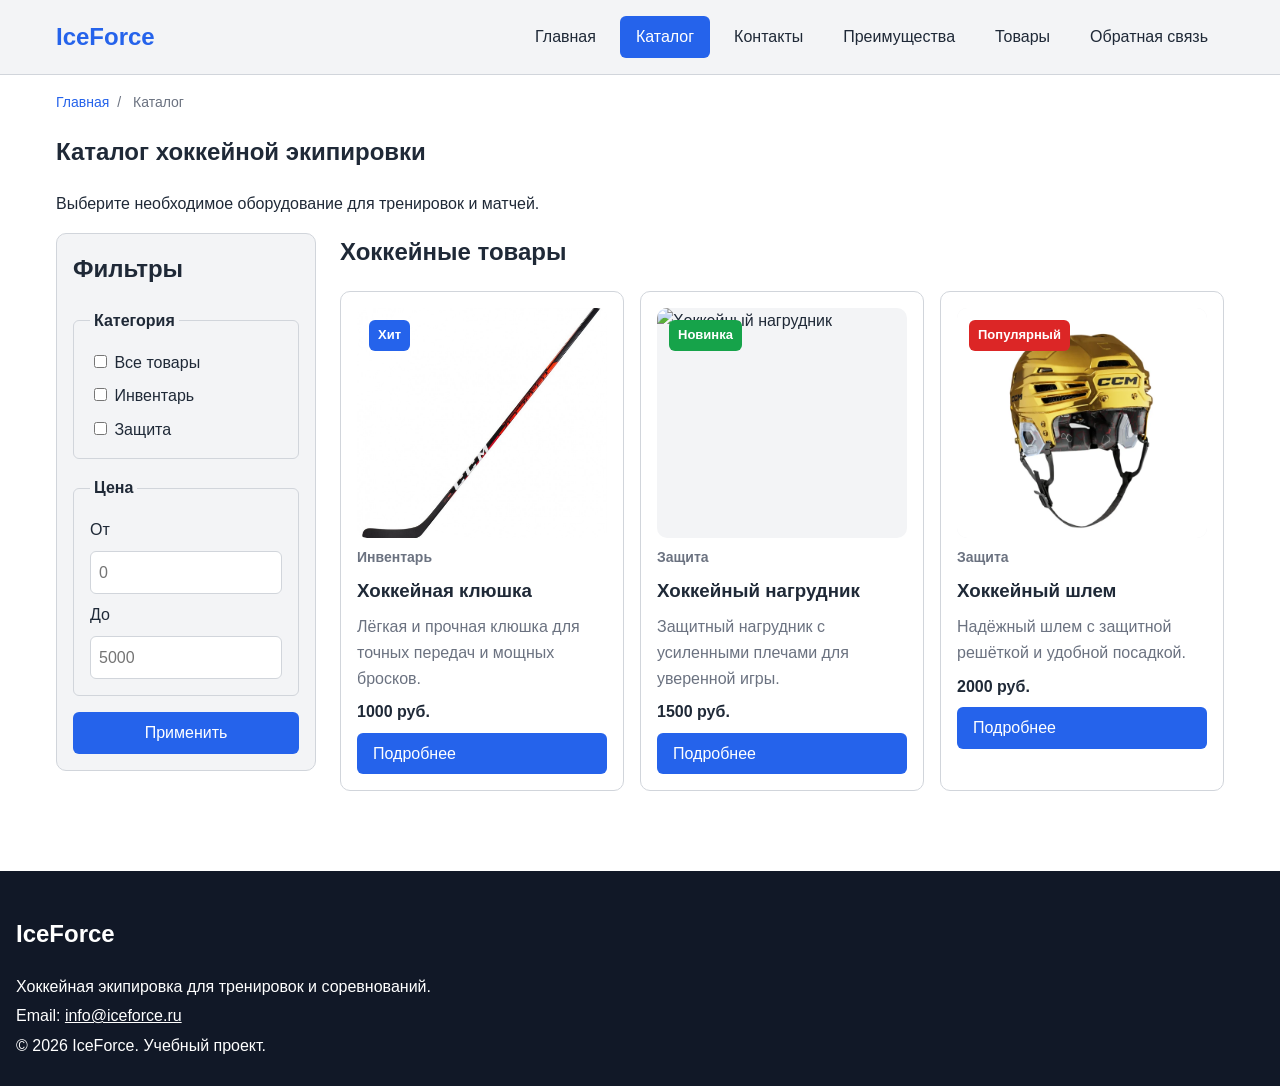
==== commit 794fd954: "Изменение магазина на хоккейную тематику" ====
--- a/catalog.html
+++ b/catalog.html
@@ -1,288 +1,449 @@
 <!DOCTYPE html>
 <html lang="ru">
+
 <head>
-  <meta charset="UTF-8">
-  <meta name="viewport" content="width=device-width, initial-scale=1.0">
-
-  <meta
-    name="description"
-    content="Каталог товаров ShopProject."
-  >
-
-  <title>ShopProject — Каталог</title>
-
-  <link rel="stylesheet" href="css/style.css">
-  <script src="js/main.js" defer></script>
+
+    <meta charset="UTF-8">
+
+    <meta
+        name="viewport"
+        content="width=device-width, initial-scale=1.0"
+    >
+
+    <title>Каталог — IceForce</title>
+
+    <link
+        rel="stylesheet"
+        href="css/style.css"
+    >
+
 </head>
 
+
 <body>
 
 <header class="site-header">
-  <div class="site-header__inner">
-
-    <a class="site-header__logo" href="index.html">
-      ShopProject
-    </a>
-
-    <nav class="site-nav" aria-label="Основная навигация">
-      <ul class="site-nav__list">
-
-        <li>
-          <a class="site-nav__link" href="index.html">
-            Главная
-          </a>
-        </li>
-
-        <li>
-          <a
-            class="site-nav__link site-nav__link--active"
-            href="catalog.html"
-            aria-current="page"
-          >
-            Каталог
-          </a>
-        </li>
-
-        <li>
-          <a class="site-nav__link" href="contacts.html">
-            Контакты
-          </a>
-        </li>
-
-        <li>
-          <a class="site-nav__link" href="index.html#advantages">
-            Преимущества
-          </a>
-        </li>
-
-        <li>
-          <a class="site-nav__link" href="index.html#popular">
-            Популярные товары
-          </a>
-        </li>
-
-        <li>
-          <a class="site-nav__link" href="index.html#contacts">
-            Обратная связь
-          </a>
-        </li>
-
-      </ul>
-    </nav>
-
-  </div>
+
+    <div class="site-header__inner">
+
+        <a
+            class="site-header__logo"
+            href="index.html"
+        >
+            IceForce
+        </a>
+
+
+        <nav
+            class="site-nav"
+            aria-label="Основная навигация"
+        >
+
+            <ul class="site-nav__list">
+
+                <li>
+                    <a
+                        class="site-nav__link"
+                        href="index.html"
+                    >
+                        Главная
+                    </a>
+                </li>
+
+                <li>
+                    <a
+                        class="site-nav__link site-nav__link--active"
+                        href="catalog.html"
+                    >
+                        Каталог
+                    </a>
+                </li>
+
+                <li>
+                    <a
+                        class="site-nav__link"
+                        href="contacts.html"
+                    >
+                        Контакты
+                    </a>
+                </li>
+
+                <li>
+                    <a
+                        class="site-nav__link"
+                        href="index.html#advantages"
+                    >
+                        Преимущества
+                    </a>
+                </li>
+
+                <li>
+                    <a
+                        class="site-nav__link"
+                        href="index.html#popular"
+                    >
+                        Товары
+                    </a>
+                </li>
+
+                <li>
+                    <a
+                        class="site-nav__link"
+                        href="index.html#contacts"
+                    >
+                        Обратная связь
+                    </a>
+                </li>
+
+            </ul>
+
+        </nav>
+
+    </div>
+
 </header>
 
+
 <main>
 
-  <nav class="breadcrumbs" aria-label="Хлебные крошки">
-    <a class="breadcrumbs__link" href="index.html">
-      Главная
-    </a>
-
-    <span class="breadcrumbs__current">
-      Каталог
-    </span>
-  </nav>
-
-  <section class="section">
-
-    <h1>Каталог товаров</h1>
-
-    <p>
-      Выберите подходящий товар из нашего каталога.
-    </p>
-
-  </section>
-
-  <section class="catalog-layout">
-
-    <aside class="catalog-filters">
-
-      <h2>Фильтры</h2>
-
-      <form class="filters-form" action="#" method="get">
-
-        <fieldset>
-          <legend>Категория</legend>
-
-          <label>
-            <input
-              type="checkbox"
-              name="category"
-              value="all"
+    <div class="container">
+
+        <nav
+            class="breadcrumbs"
+            aria-label="Хлебные крошки"
+        >
+
+            <a
+                class="breadcrumbs__link"
+                href="index.html"
             >
-            Все товары
-          </label>
-
-          <label>
-            <input
-              type="checkbox"
-              name="category"
-              value="popular"
-            >
-            Популярные
-          </label>
-
-          <label>
-            <input
-              type="checkbox"
-              name="category"
-              value="new"
-            >
-            Новинки
-          </label>
-        </fieldset>
-
-        <fieldset>
-          <legend>Цена</legend>
-
-          <label for="price-from">
-            От
-          </label>
-
-          <input
-            id="price-from"
-            name="price-from"
-            type="number"
-            min="0"
-            placeholder="0"
-          >
-
-          <label for="price-to">
-            До
-          </label>
-
-          <input
-            id="price-to"
-            name="price-to"
-            type="number"
-            min="0"
-            placeholder="5000"
-          >
-        </fieldset>
-
-        <button
-          class="button button--primary"
-          type="submit"
-        >
-          Применить
-        </button>
-
-      </form>
-
-    </aside>
-
-    <section class="catalog-products">
-
-      <h2>Список товаров</h2>
-
-      <div class="products-grid">
-
-        <article class="product-card product-card--featured">
-
-          <h3 class="product-card__title">
-            Товар 1
-          </h3>
-
-          <p class="product-card__description">
-            Краткое описание учебного товара.
-          </p>
-
-          <p class="product-card__price">
-            Цена: 1000 руб.
-          </p>
-
-          <button
-            class="button button--primary product-card__button"
-            type="button"
-            data-product="Товар 1"
-          >
-            Подробнее
-          </button>
-
-        </article>
-
-        <article class="product-card">
-
-          <h3 class="product-card__title">
-            Товар 2
-          </h3>
-
-          <p class="product-card__description">
-            Краткое описание второго учебного товара.
-          </p>
-
-          <p class="product-card__price">
-            Цена: 1500 руб.
-          </p>
-
-          <button
-            class="button button--primary product-card__button"
-            type="button"
-            data-product="Товар 2"
-          >
-            Подробнее
-          </button>
-
-        </article>
-
-        <article class="product-card">
-
-          <h3 class="product-card__title">
-            Товар 3
-          </h3>
-
-          <p class="product-card__description">
-            Краткое описание третьего учебного товара.
-          </p>
-
-          <p class="product-card__price">
-            Цена: 2000 руб.
-          </p>
-
-          <button
-            class="button button--primary product-card__button"
-            type="button"
-            data-product="Товар 3"
-          >
-            Подробнее
-          </button>
-
-        </article>
-
-      </div>
-
-    </section>
-
-  </section>
+                Главная
+            </a>
+
+            <span class="breadcrumbs__current">
+                Каталог
+            </span>
+
+        </nav>
+
+
+        <section class="catalog-intro">
+
+            <h1>
+                Каталог хоккейной экипировки
+            </h1>
+
+            <p>
+                Выберите необходимое оборудование
+                для тренировок и матчей.
+            </p>
+
+        </section>
+
+
+        <section class="catalog-layout">
+
+
+            <aside class="catalog-filters">
+
+                <h2>
+                    Фильтры
+                </h2>
+
+
+                <form
+                    class="filters-form"
+                    action="#"
+                    method="get"
+                >
+
+                    <fieldset>
+
+                        <legend>
+                            Категория
+                        </legend>
+
+                        <label>
+                            <input
+                                type="checkbox"
+                                name="category"
+                                value="all"
+                            >
+
+                            Все товары
+                        </label>
+
+
+                        <label>
+                            <input
+                                type="checkbox"
+                                name="category"
+                                value="equipment"
+                            >
+
+                            Инвентарь
+                        </label>
+
+
+                        <label>
+                            <input
+                                type="checkbox"
+                                name="category"
+                                value="protection"
+                            >
+
+                            Защита
+                        </label>
+
+                    </fieldset>
+
+
+                    <fieldset>
+
+                        <legend>
+                            Цена
+                        </legend>
+
+
+                        <label for="price-from">
+                            От
+                        </label>
+
+                        <input
+                            id="price-from"
+                            name="price-from"
+                            type="number"
+                            min="0"
+                            placeholder="0"
+                        >
+
+
+                        <label for="price-to">
+                            До
+                        </label>
+
+                        <input
+                            id="price-to"
+                            name="price-to"
+                            type="number"
+                            min="0"
+                            placeholder="5000"
+                        >
+
+                    </fieldset>
+
+
+                    <button
+                        class="button button--primary"
+                        type="submit"
+                    >
+                        Применить
+                    </button>
+
+                </form>
+
+            </aside>
+
+
+            <section class="catalog-products">
+
+                <h2>
+                    Хоккейные товары
+                </h2>
+
+
+                <div class="products-grid">
+
+
+                    <article class="product-card">
+
+                        <div class="product-card__image-wrapper">
+
+                            <span class="product-card__badge">
+                                Хит
+                            </span>
+
+                            <img
+                                class="product-card__image"
+                                src="images/hockey-stick.jpg"
+                                alt="Хоккейная клюшка"
+                            >
+
+                        </div>
+
+                        <p class="product-card__category">
+                            Инвентарь
+                        </p>
+
+                        <h3 class="product-card__title">
+                            Хоккейная клюшка
+                        </h3>
+
+                        <p class="product-card__description">
+                            Лёгкая и прочная клюшка для точных
+                            передач и мощных бросков.
+                        </p>
+
+                        <p class="product-card__price">
+                            1000 руб.
+                        </p>
+
+                        <a
+                            class="button button--primary"
+                            href="index.html#popular"
+                        >
+                            Подробнее
+                        </a>
+
+                    </article>
+
+
+                    <article class="product-card">
+
+                        <div class="product-card__image-wrapper">
+
+                            <span
+                                class="product-card__badge product-card__badge--new"
+                            >
+                                Новинка
+                            </span>
+
+                            <img
+                                class="product-card__image"
+                                src="images/hockey-chest.jpg"
+                                alt="Хоккейный нагрудник"
+                            >
+
+                        </div>
+
+                        <p class="product-card__category">
+                            Защита
+                        </p>
+
+                        <h3 class="product-card__title">
+                            Хоккейный нагрудник
+                        </h3>
+
+                        <p class="product-card__description">
+                            Защитный нагрудник с усиленными
+                            плечами для уверенной игры.
+                        </p>
+
+                        <p class="product-card__price">
+                            1500 руб.
+                        </p>
+
+                        <a
+                            class="button button--primary"
+                            href="index.html#popular"
+                        >
+                            Подробнее
+                        </a>
+
+                    </article>
+
+
+                    <article class="product-card">
+
+                        <div class="product-card__image-wrapper">
+
+                            <span
+                                class="product-card__badge product-card__badge--discount"
+                            >
+                                Популярный
+                            </span>
+
+                            <img
+                                class="product-card__image"
+                                src="images/hockey-helmet.jpg"
+                                alt="Хоккейный шлем"
+                            >
+
+                        </div>
+
+                        <p class="product-card__category">
+                            Защита
+                        </p>
+
+                        <h3 class="product-card__title">
+                            Хоккейный шлем
+                        </h3>
+
+                        <p class="product-card__description">
+                            Надёжный шлем с защитной решёткой
+                            и удобной посадкой.
+                        </p>
+
+                        <p class="product-card__price">
+                            2000 руб.
+                        </p>
+
+                        <a
+                            class="button button--primary"
+                            href="index.html#popular"
+                        >
+                            Подробнее
+                        </a>
+
+                    </article>
+
+
+                </div>
+
+            </section>
+
+        </section>
+
+    </div>
 
 </main>
 
-<footer class="site-footer">
-
-  <div class="site-footer__inner">
-
-    <p>
-      &copy; 2025 ShopProject. Учебный проект.
-    </p>
-
-    <p>
-      Автор: Дончу Артём, группа ЭФБО-03-25.
-    </p>
-
-  </div>
+
+<footer
+    class="site-footer"
+    id="contacts"
+>
+
+    <div class="container">
+
+        <h2 class="site-footer__title">
+            IceForce
+        </h2>
+
+        <p>
+            Хоккейная экипировка для тренировок
+            и соревнований.
+        </p>
+
+        <p>
+            Email:
+            <a href="mailto:info@iceforce.ru">
+                info@iceforce.ru
+            </a>
+        </p>
+
+        <p class="site-footer__copyright">
+            © 2026 IceForce. Учебный проект.
+        </p>
+
+    </div>
 
 </footer>
 
+
 <button
-  class="scroll-top"
-  id="scroll-top"
-  type="button"
-  aria-label="Вернуться в начало страницы"
+    class="scroll-top"
+    id="scroll-top"
+    type="button"
 >
-  ↑ Наверх
+    Наверх
 </button>
+
+
+<script
+    src="js/main.js"
+    defer
+></script>
 
 </body>
 </html>
--- a/css/style.css
+++ b/css/style.css
@@ -661,4 +661,59 @@
     bottom: 16px;
   }
 
+}
+
+.product-card__image-wrapper {
+    position: relative;
+    overflow: hidden;
+    border-radius: var(--radius-md);
+    background-color: var(--color-bg-secondary);
+}
+
+.product-card__image {
+    display: block;
+    width: 100%;
+    height: 230px;
+    object-fit: cover;
+}
+
+.product-card__badge {
+    position: absolute;
+    top: 12px;
+    left: 12px;
+    z-index: 1;
+
+    display: inline-block;
+    padding: 5px 9px;
+
+    border-radius: var(--radius-sm);
+
+    color: var(--color-white);
+    background-color: var(--color-primary);
+
+    font-size: 13px;
+    font-weight: 700;
+}
+
+.product-card__badge--new {
+    background-color: #16a34a;
+}
+
+.product-card__badge--discount {
+    background-color: var(--color-danger);
+}
+
+.product-card__category {
+    margin: 0;
+
+    color: var(--color-muted);
+
+    font-size: 14px;
+    font-weight: 600;
+}
+
+@media (max-width: 520px) {
+    .product-card__image {
+        height: 210px;
+    }
 }
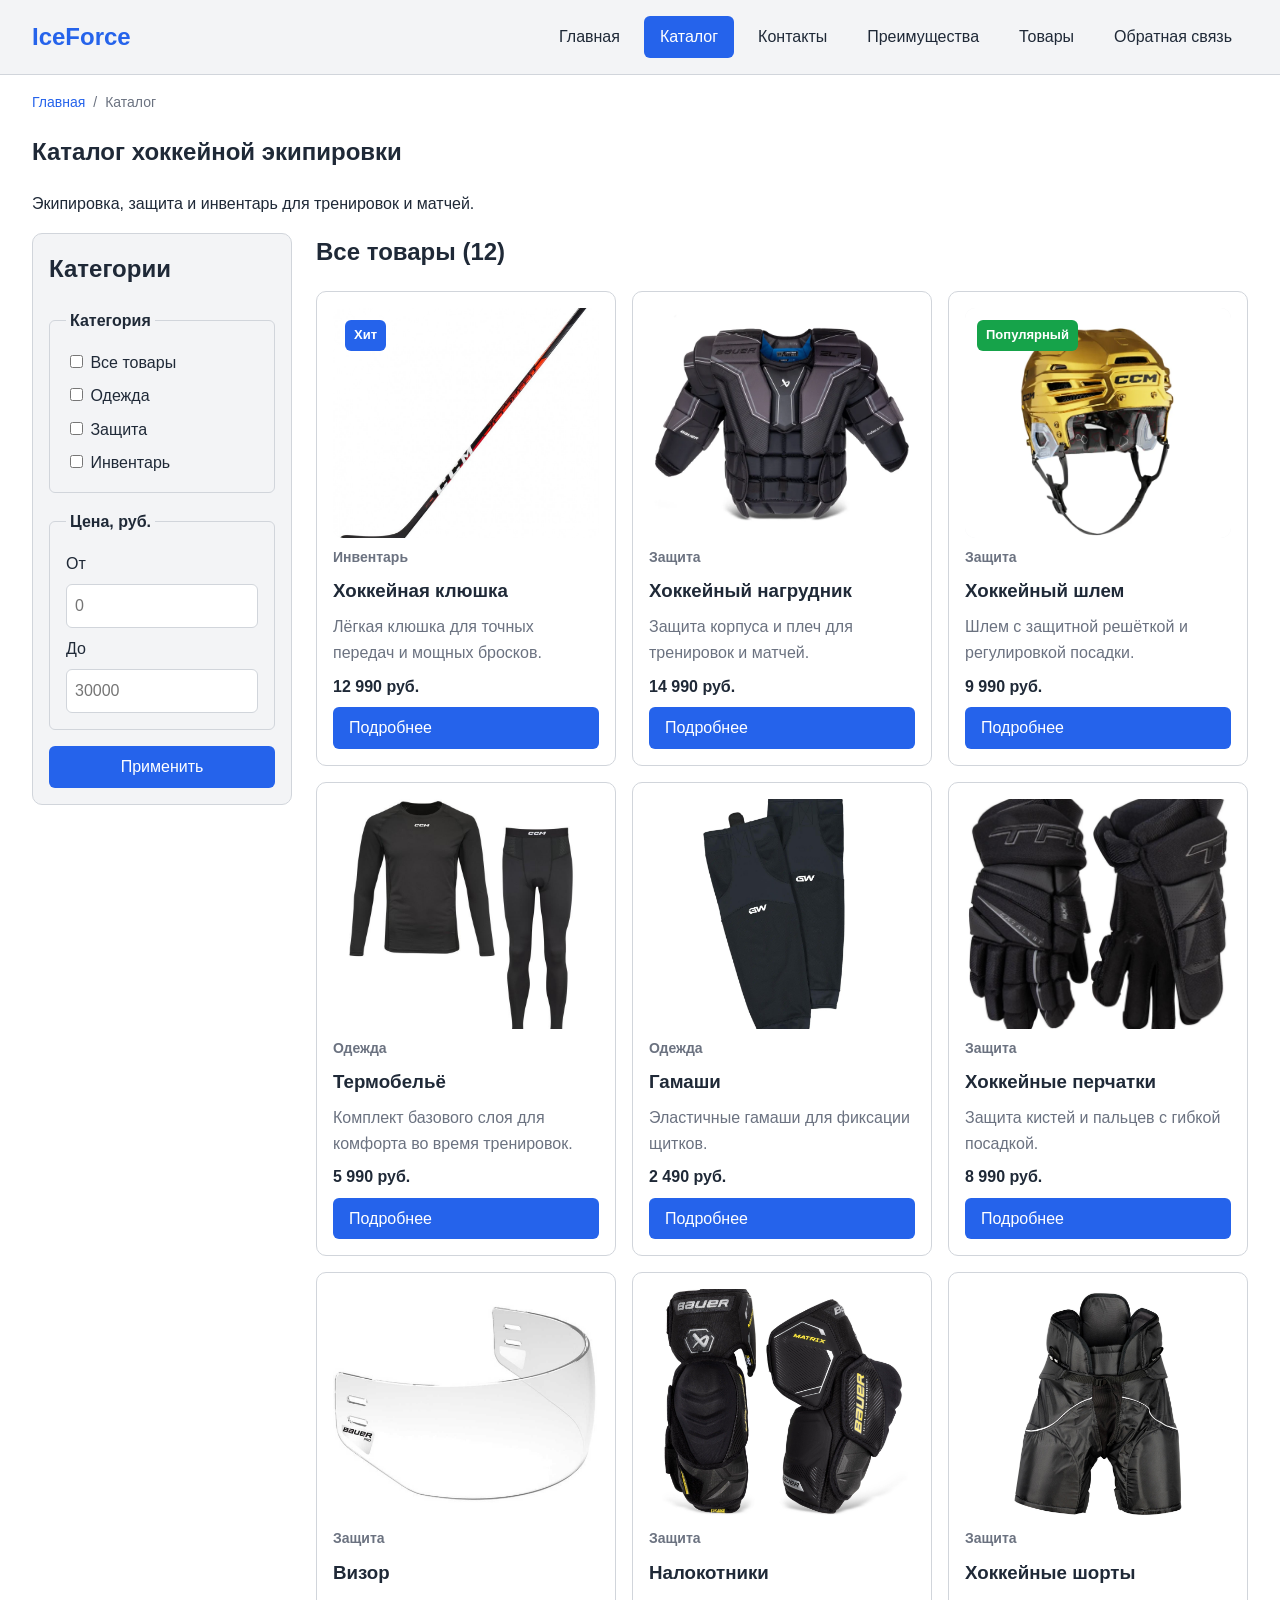
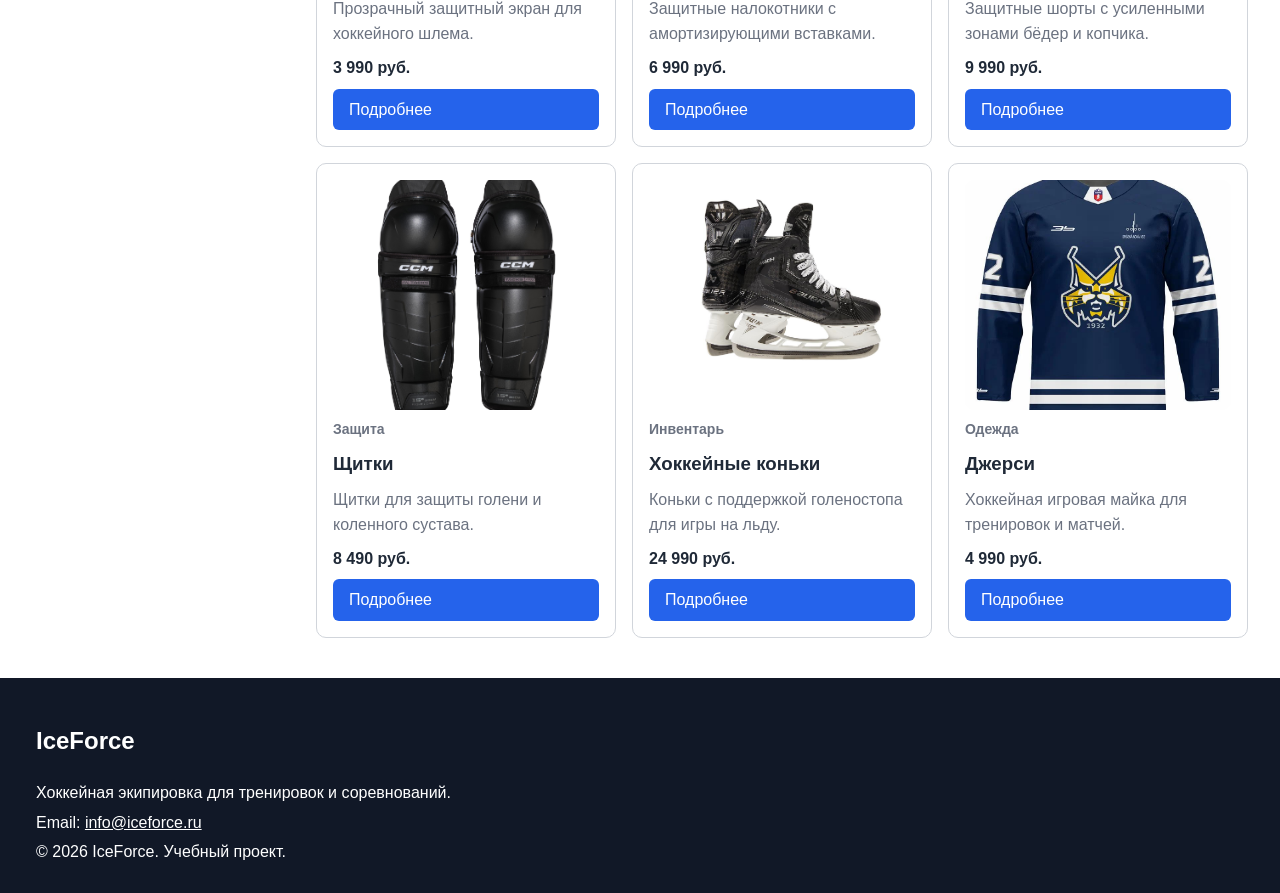
==== commit a070c34d: "Add hockey products to catalog" ====
--- a/catalog.html
+++ b/catalog.html
@@ -1,449 +1,153 @@
 <!DOCTYPE html>
 <html lang="ru">
-
 <head>
-
-    <meta charset="UTF-8">
-
-    <meta
-        name="viewport"
-        content="width=device-width, initial-scale=1.0"
-    >
-
-    <title>Каталог — IceForce</title>
-
-    <link
-        rel="stylesheet"
-        href="css/style.css"
-    >
-
+  <meta charset="UTF-8">
+  <meta name="viewport" content="width=device-width, initial-scale=1.0">
+  <title>Каталог — IceForce</title>
+  <link rel="stylesheet" href="css/style.css">
 </head>
-
-
 <body>
-
 <header class="site-header">
-
-    <div class="site-header__inner">
-
-        <a
-            class="site-header__logo"
-            href="index.html"
-        >
-            IceForce
-        </a>
-
-
-        <nav
-            class="site-nav"
-            aria-label="Основная навигация"
-        >
-
-            <ul class="site-nav__list">
-
-                <li>
-                    <a
-                        class="site-nav__link"
-                        href="index.html"
-                    >
-                        Главная
-                    </a>
-                </li>
-
-                <li>
-                    <a
-                        class="site-nav__link site-nav__link--active"
-                        href="catalog.html"
-                    >
-                        Каталог
-                    </a>
-                </li>
-
-                <li>
-                    <a
-                        class="site-nav__link"
-                        href="contacts.html"
-                    >
-                        Контакты
-                    </a>
-                </li>
-
-                <li>
-                    <a
-                        class="site-nav__link"
-                        href="index.html#advantages"
-                    >
-                        Преимущества
-                    </a>
-                </li>
-
-                <li>
-                    <a
-                        class="site-nav__link"
-                        href="index.html#popular"
-                    >
-                        Товары
-                    </a>
-                </li>
-
-                <li>
-                    <a
-                        class="site-nav__link"
-                        href="index.html#contacts"
-                    >
-                        Обратная связь
-                    </a>
-                </li>
-
-            </ul>
-
-        </nav>
-
-    </div>
-
+  <div class="site-header__inner">
+    <a class="site-header__logo" href="index.html">IceForce</a>
+    <nav class="site-nav" aria-label="Основная навигация">
+      <ul class="site-nav__list">
+        <li><a class="site-nav__link" href="index.html">Главная</a></li>
+        <li><a class="site-nav__link site-nav__link--active" href="catalog.html">Каталог</a></li>
+        <li><a class="site-nav__link" href="contacts.html">Контакты</a></li>
+        <li><a class="site-nav__link" href="index.html#advantages">Преимущества</a></li>
+        <li><a class="site-nav__link" href="index.html#popular">Товары</a></li>
+        <li><a class="site-nav__link" href="index.html#contacts">Обратная связь</a></li>
+      </ul>
+    </nav>
+  </div>
 </header>
 
+<main>
+  <div class="container">
+    <nav class="breadcrumbs" aria-label="Хлебные крошки">
+      <a class="breadcrumbs__link" href="index.html">Главная</a>
+      <span class="breadcrumbs__current">Каталог</span>
+    </nav>
 
-<main>
+    <section class="catalog-intro">
+      <h1>Каталог хоккейной экипировки</h1>
+      <p>Экипировка, защита и инвентарь для тренировок и матчей.</p>
+    </section>
 
-    <div class="container">
+    <section class="catalog-layout">
+      <aside class="catalog-filters">
+        <h2>Категории</h2>
+        <form class="filters-form" action="catalog.html" method="get">
+          <fieldset>
+            <legend>Категория</legend>
+            <label><input type="checkbox" name="category" value="all"> Все товары</label>
+            <label><input type="checkbox" name="category" value="clothing"> Одежда</label>
+            <label><input type="checkbox" name="category" value="protection"> Защита</label>
+            <label><input type="checkbox" name="category" value="equipment"> Инвентарь</label>
+          </fieldset>
+          <fieldset>
+            <legend>Цена, руб.</legend>
+            <label for="price-from">От</label>
+            <input id="price-from" name="price-from" type="number" min="0" placeholder="0">
+            <label for="price-to">До</label>
+            <input id="price-to" name="price-to" type="number" min="0" placeholder="30000">
+          </fieldset>
+          <button class="button button--primary" type="submit">Применить</button>
+        </form>
+      </aside>
 
-        <nav
-            class="breadcrumbs"
-            aria-label="Хлебные крошки"
-        >
-
-            <a
-                class="breadcrumbs__link"
-                href="index.html"
-            >
-                Главная
-            </a>
-
-            <span class="breadcrumbs__current">
-                Каталог
-            </span>
-
-        </nav>
-
-
-        <section class="catalog-intro">
-
-            <h1>
-                Каталог хоккейной экипировки
-            </h1>
-
-            <p>
-                Выберите необходимое оборудование
-                для тренировок и матчей.
-            </p>
-
-        </section>
-
-
-        <section class="catalog-layout">
-
-
-            <aside class="catalog-filters">
-
-                <h2>
-                    Фильтры
-                </h2>
-
-
-                <form
-                    class="filters-form"
-                    action="#"
-                    method="get"
-                >
-
-                    <fieldset>
-
-                        <legend>
-                            Категория
-                        </legend>
-
-                        <label>
-                            <input
-                                type="checkbox"
-                                name="category"
-                                value="all"
-                            >
-
-                            Все товары
-                        </label>
-
-
-                        <label>
-                            <input
-                                type="checkbox"
-                                name="category"
-                                value="equipment"
-                            >
-
-                            Инвентарь
-                        </label>
-
-
-                        <label>
-                            <input
-                                type="checkbox"
-                                name="category"
-                                value="protection"
-                            >
-
-                            Защита
-                        </label>
-
-                    </fieldset>
-
-
-                    <fieldset>
-
-                        <legend>
-                            Цена
-                        </legend>
-
-
-                        <label for="price-from">
-                            От
-                        </label>
-
-                        <input
-                            id="price-from"
-                            name="price-from"
-                            type="number"
-                            min="0"
-                            placeholder="0"
-                        >
-
-
-                        <label for="price-to">
-                            До
-                        </label>
-
-                        <input
-                            id="price-to"
-                            name="price-to"
-                            type="number"
-                            min="0"
-                            placeholder="5000"
-                        >
-
-                    </fieldset>
-
-
-                    <button
-                        class="button button--primary"
-                        type="submit"
-                    >
-                        Применить
-                    </button>
-
-                </form>
-
-            </aside>
-
-
-            <section class="catalog-products">
-
-                <h2>
-                    Хоккейные товары
-                </h2>
-
-
-                <div class="products-grid">
-
-
-                    <article class="product-card">
-
-                        <div class="product-card__image-wrapper">
-
-                            <span class="product-card__badge">
-                                Хит
-                            </span>
-
-                            <img
-                                class="product-card__image"
-                                src="images/hockey-stick.jpg"
-                                alt="Хоккейная клюшка"
-                            >
-
-                        </div>
-
-                        <p class="product-card__category">
-                            Инвентарь
-                        </p>
-
-                        <h3 class="product-card__title">
-                            Хоккейная клюшка
-                        </h3>
-
-                        <p class="product-card__description">
-                            Лёгкая и прочная клюшка для точных
-                            передач и мощных бросков.
-                        </p>
-
-                        <p class="product-card__price">
-                            1000 руб.
-                        </p>
-
-                        <a
-                            class="button button--primary"
-                            href="index.html#popular"
-                        >
-                            Подробнее
-                        </a>
-
-                    </article>
-
-
-                    <article class="product-card">
-
-                        <div class="product-card__image-wrapper">
-
-                            <span
-                                class="product-card__badge product-card__badge--new"
-                            >
-                                Новинка
-                            </span>
-
-                            <img
-                                class="product-card__image"
-                                src="images/hockey-chest.jpg"
-                                alt="Хоккейный нагрудник"
-                            >
-
-                        </div>
-
-                        <p class="product-card__category">
-                            Защита
-                        </p>
-
-                        <h3 class="product-card__title">
-                            Хоккейный нагрудник
-                        </h3>
-
-                        <p class="product-card__description">
-                            Защитный нагрудник с усиленными
-                            плечами для уверенной игры.
-                        </p>
-
-                        <p class="product-card__price">
-                            1500 руб.
-                        </p>
-
-                        <a
-                            class="button button--primary"
-                            href="index.html#popular"
-                        >
-                            Подробнее
-                        </a>
-
-                    </article>
-
-
-                    <article class="product-card">
-
-                        <div class="product-card__image-wrapper">
-
-                            <span
-                                class="product-card__badge product-card__badge--discount"
-                            >
-                                Популярный
-                            </span>
-
-                            <img
-                                class="product-card__image"
-                                src="images/hockey-helmet.jpg"
-                                alt="Хоккейный шлем"
-                            >
-
-                        </div>
-
-                        <p class="product-card__category">
-                            Защита
-                        </p>
-
-                        <h3 class="product-card__title">
-                            Хоккейный шлем
-                        </h3>
-
-                        <p class="product-card__description">
-                            Надёжный шлем с защитной решёткой
-                            и удобной посадкой.
-                        </p>
-
-                        <p class="product-card__price">
-                            2000 руб.
-                        </p>
-
-                        <a
-                            class="button button--primary"
-                            href="index.html#popular"
-                        >
-                            Подробнее
-                        </a>
-
-                    </article>
-
-
-                </div>
-
-            </section>
-
-        </section>
-
-    </div>
-
+      <section class="catalog-products">
+        <h2>Все товары <span>(12)</span></h2>
+        <div class="products-grid">
+          <article class="product-card" data-category="equipment" data-price="12990">
+            <div class="product-card__image-wrapper"><span class="product-card__badge">Хит</span><img class="product-card__image" src="images/hockey-stick.jpg" alt="Хоккейная клюшка"></div>
+            <p class="product-card__category">Инвентарь</p><h3 class="product-card__title">Хоккейная клюшка</h3>
+            <p class="product-card__description">Лёгкая клюшка для точных передач и мощных бросков.</p><p class="product-card__price">12 990 руб.</p>
+            <a class="button button--primary" href="index.html#popular">Подробнее</a>
+          </article>
+          <article class="product-card" data-category="protection" data-price="14990">
+            <div class="product-card__image-wrapper"><img class="product-card__image" src="images/hockey-chest.jpg" alt="Хоккейный нагрудник"></div>
+            <p class="product-card__category">Защита</p><h3 class="product-card__title">Хоккейный нагрудник</h3>
+            <p class="product-card__description">Защита корпуса и плеч для тренировок и матчей.</p><p class="product-card__price">14 990 руб.</p>
+            <a class="button button--primary" href="index.html#popular">Подробнее</a>
+          </article>
+          <article class="product-card" data-category="protection" data-price="9990">
+            <div class="product-card__image-wrapper"><span class="product-card__badge product-card__badge--new">Популярный</span><img class="product-card__image" src="images/hockey-helmet.jpg" alt="Хоккейный шлем"></div>
+            <p class="product-card__category">Защита</p><h3 class="product-card__title">Хоккейный шлем</h3>
+            <p class="product-card__description">Шлем с защитной решёткой и регулировкой посадки.</p><p class="product-card__price">9 990 руб.</p>
+            <a class="button button--primary" href="index.html#popular">Подробнее</a>
+          </article>
+          <article class="product-card" data-category="clothing" data-price="5990">
+            <div class="product-card__image-wrapper"><img class="product-card__image" src="images/category-thermal.jpg" alt="Хоккейное термобельё"></div>
+            <p class="product-card__category">Одежда</p><h3 class="product-card__title">Термобельё</h3>
+            <p class="product-card__description">Комплект базового слоя для комфорта во время тренировок.</p><p class="product-card__price">5 990 руб.</p>
+            <a class="button button--primary" href="contacts.html">Подробнее</a>
+          </article>
+          <article class="product-card" data-category="clothing" data-price="2490">
+            <div class="product-card__image-wrapper"><img class="product-card__image" src="images/category-gamashi.jpg" alt="Хоккейные гамаши"></div>
+            <p class="product-card__category">Одежда</p><h3 class="product-card__title">Гамаши</h3>
+            <p class="product-card__description">Эластичные гамаши для фиксации щитков.</p><p class="product-card__price">2 490 руб.</p>
+            <a class="button button--primary" href="contacts.html">Подробнее</a>
+          </article>
+          <article class="product-card" data-category="protection" data-price="8990">
+            <div class="product-card__image-wrapper"><img class="product-card__image" src="images/category-gloves.jpg" alt="Хоккейные перчатки"></div>
+            <p class="product-card__category">Защита</p><h3 class="product-card__title">Хоккейные перчатки</h3>
+            <p class="product-card__description">Защита кистей и пальцев с гибкой посадкой.</p><p class="product-card__price">8 990 руб.</p>
+            <a class="button button--primary" href="contacts.html">Подробнее</a>
+          </article>
+          <article class="product-card" data-category="protection" data-price="3990">
+            <div class="product-card__image-wrapper"><img class="product-card__image" src="images/category-visor.jpg" alt="Визор для хоккейного шлема"></div>
+            <p class="product-card__category">Защита</p><h3 class="product-card__title">Визор</h3>
+            <p class="product-card__description">Прозрачный защитный экран для хоккейного шлема.</p><p class="product-card__price">3 990 руб.</p>
+            <a class="button button--primary" href="contacts.html">Подробнее</a>
+          </article>
+          <article class="product-card" data-category="protection" data-price="6990">
+            <div class="product-card__image-wrapper"><img class="product-card__image" src="images/category-elbow-pads.jpg" alt="Хоккейные налокотники"></div>
+            <p class="product-card__category">Защита</p><h3 class="product-card__title">Налокотники</h3>
+            <p class="product-card__description">Защитные налокотники с амортизирующими вставками.</p><p class="product-card__price">6 990 руб.</p>
+            <a class="button button--primary" href="contacts.html">Подробнее</a>
+          </article>
+          <article class="product-card" data-category="protection" data-price="9990">
+            <div class="product-card__image-wrapper"><img class="product-card__image" src="images/category-hockey-shorts.jpg" alt="Хоккейные шорты"></div>
+            <p class="product-card__category">Защита</p><h3 class="product-card__title">Хоккейные шорты</h3>
+            <p class="product-card__description">Защитные шорты с усиленными зонами бёдер и копчика.</p><p class="product-card__price">9 990 руб.</p>
+            <a class="button button--primary" href="contacts.html">Подробнее</a>
+          </article>
+          <article class="product-card" data-category="protection" data-price="8490">
+            <div class="product-card__image-wrapper"><img class="product-card__image" src="images/category-shin-guards.jpg" alt="Хоккейные щитки"></div>
+            <p class="product-card__category">Защита</p><h3 class="product-card__title">Щитки</h3>
+            <p class="product-card__description">Щитки для защиты голени и коленного сустава.</p><p class="product-card__price">8 490 руб.</p>
+            <a class="button button--primary" href="contacts.html">Подробнее</a>
+          </article>
+          <article class="product-card" data-category="equipment" data-price="24990">
+            <div class="product-card__image-wrapper"><img class="product-card__image" src="images/category-skates.jpg" alt="Хоккейные коньки"></div>
+            <p class="product-card__category">Инвентарь</p><h3 class="product-card__title">Хоккейные коньки</h3>
+            <p class="product-card__description">Коньки с поддержкой голеностопа для игры на льду.</p><p class="product-card__price">24 990 руб.</p>
+            <a class="button button--primary" href="contacts.html">Подробнее</a>
+          </article>
+          <article class="product-card" data-category="clothing" data-price="4990">
+            <div class="product-card__image-wrapper"><img class="product-card__image" src="images/category-jersey.jpg" alt="Хоккейный джерси"></div>
+            <p class="product-card__category">Одежда</p><h3 class="product-card__title">Джерси</h3>
+            <p class="product-card__description">Хоккейная игровая майка для тренировок и матчей.</p><p class="product-card__price">4 990 руб.</p>
+            <a class="button button--primary" href="contacts.html">Подробнее</a>
+          </article>
+        </div>
+      </section>
+    </section>
+  </div>
 </main>
 
-
-<footer
-    class="site-footer"
-    id="contacts"
->
-
-    <div class="container">
-
-        <h2 class="site-footer__title">
-            IceForce
-        </h2>
-
-        <p>
-            Хоккейная экипировка для тренировок
-            и соревнований.
-        </p>
-
-        <p>
-            Email:
-            <a href="mailto:info@iceforce.ru">
-                info@iceforce.ru
-            </a>
-        </p>
-
-        <p class="site-footer__copyright">
-            © 2026 IceForce. Учебный проект.
-        </p>
-
-    </div>
-
+<footer class="site-footer" id="contacts">
+  <div class="container">
+    <h2 class="site-footer__title">IceForce</h2>
+    <p>Хоккейная экипировка для тренировок и соревнований.</p>
+    <p>Email: <a href="mailto:info@iceforce.ru">info@iceforce.ru</a></p>
+    <p class="site-footer__copyright">© 2026 IceForce. Учебный проект.</p>
+  </div>
 </footer>
 
-
-<button
-    class="scroll-top"
-    id="scroll-top"
-    type="button"
->
-    Наверх
-</button>
-
-
-<script
-    src="js/main.js"
-    defer
-></script>
-
+<button class="scroll-top" id="scroll-top" type="button">Наверх</button>
+<script src="js/main.js" defer></script>
 </body>
-</html>+</html>
--- a/css/style.css
+++ b/css/style.css
@@ -19,7 +19,7 @@
   --radius-md: 10px;
   --radius-lg: 16px;
 
-  --container-width: 1200px;
+  --container-width: 1500px;
 }
 
 * {
@@ -64,6 +64,7 @@
 }
 
 .site-header__inner {
+  width: min(calc(100% - 32px), var(--container-width));
   max-width: var(--container-width);
   margin: 0 auto;
   padding: var(--space-md);
@@ -127,6 +128,7 @@
    =============================== */
 
 main {
+  width: 100%;
   max-width: var(--container-width);
   margin: 0 auto;
   padding: 0 var(--space-md);
@@ -148,8 +150,17 @@
 .hero {
   margin: var(--space-lg) 0;
   padding: 60px var(--space-lg);
+  min-height: 260px;
+  display: flex;
+  align-items: center;
+  justify-content: center;
   border-radius: var(--radius-lg);
-  background-color: var(--color-bg-secondary);
+  background-image:
+    linear-gradient(rgba(255, 255, 255, 0.48), rgba(255, 255, 255, 0.48)),
+    url("../images/hero-background.jpg");
+  background-size: cover;
+  background-position: center;
+  background-repeat: no-repeat;
   text-align: center;
 }
 
@@ -716,4 +727,357 @@
     .product-card__image {
         height: 210px;
     }
-}+}
+
+
+/* Общие настройки размеров */
+*,
+*::before,
+*::after {
+  box-sizing: border-box;
+}
+
+/* Страница занимает всю высоту окна */
+html {
+  min-height: 100%;
+}
+
+body {
+  min-height: 100vh;
+  margin: 0;
+  display: flex;
+  flex-direction: column;
+}
+
+/* Основное содержимое растягивает страницу до футера */
+main {
+  flex: 1 0 auto;
+  min-width: 0;
+}
+
+/* Футер */
+.site-footer {
+  width: 100%;
+  flex-shrink: 0;
+  margin-top: auto;
+  padding: 24px 20px;
+}
+
+.site-footer__inner {
+  width: 100%;
+  max-width: var(--container-width);
+  margin: 0 auto;
+  display: flex;
+  align-items: center;
+  justify-content: space-between;
+  flex-wrap: wrap;
+  gap: 16px 24px;
+}
+
+.site-footer__text {
+  margin: 0;
+  min-width: 0;
+  overflow-wrap: anywhere;
+}
+
+.site-footer__links {
+  display: flex;
+  flex-wrap: wrap;
+  align-items: center;
+  gap: 12px 20px;
+  min-width: 0;
+}
+
+.site-footer__links a {
+  overflow-wrap: anywhere;
+}
+
+/* Планшеты и уменьшенный масштаб */
+@media (max-width: 768px) {
+  .site-footer {
+    padding: 20px 16px;
+  }
+
+  .site-footer__inner {
+    flex-direction: column;
+    align-items: flex-start;
+  }
+
+  .site-footer__links {
+    max-width: 100%;
+  }
+}
+
+/* Узкие экраны */
+@media (max-width: 480px) {
+  .site-footer {
+    padding: 16px 12px;
+  }
+
+  .site-footer__links {
+    flex-direction: column;
+    align-items: flex-start;
+    gap: 10px;
+  }
+}
+
+
+
+/* Layout for the advantage cards used by index.html */
+.advantages__grid {
+  display: grid;
+  grid-template-columns: repeat(3, minmax(0, 1fr));
+  gap: var(--space-md);
+}
+
+.advantage {
+  min-width: 0;
+  padding: var(--space-lg);
+  border: 1px solid var(--color-border);
+  border-radius: var(--radius-md);
+  background: var(--color-bg);
+}
+
+.advantage__title {
+  margin-top: 0;
+}
+
+.advantage__text {
+  margin-bottom: 0;
+  color: var(--color-muted);
+}
+
+.container {
+  width: min(calc(100% - 32px), var(--container-width));
+  margin-left: auto;
+  margin-right: auto;
+}
+
+@media (max-width: 760px) {
+  .advantages__grid {
+    grid-template-columns: 1fr;
+  }
+}
+
+/* ===============================
+   Компактные горизонтальные карусели категорий
+   =============================== */
+.category-featured,
+.category-slider-section {
+  padding-top: var(--space-xl);
+  padding-bottom: var(--space-xl);
+  min-width: 0;
+}
+
+.category-section__heading {
+  margin-bottom: var(--space-lg);
+}
+
+.category-section__description {
+  margin: 0;
+  color: var(--color-muted);
+}
+
+.category-carousel-controls {
+  display: flex;
+  justify-content: flex-end;
+  gap: 10px;
+  margin: 0 0 12px;
+}
+
+.category-arrow {
+  display: inline-flex;
+  align-items: center;
+  justify-content: center;
+  width: 42px;
+  height: 42px;
+  border: 1px solid var(--color-border);
+  border-radius: 50%;
+  background: var(--color-bg);
+  color: var(--color-text);
+  font-size: 28px;
+  line-height: 1;
+  cursor: pointer;
+  transition: background 160ms ease, color 160ms ease, border-color 160ms ease;
+}
+
+.category-arrow:hover:not(:disabled) {
+  background: var(--color-primary);
+  border-color: var(--color-primary);
+  color: #fff;
+}
+
+.category-arrow:disabled {
+  opacity: .35;
+  cursor: default;
+}
+
+.category-arrow:focus-visible,
+.category-carousel:focus-visible,
+.category-slider:focus-visible {
+  outline: 3px solid var(--color-primary);
+  outline-offset: 3px;
+}
+
+.category-carousel,
+.category-slider {
+  display: flex;
+  gap: var(--space-md);
+  width: 100%;
+  min-width: 0;
+  overflow-x: auto;
+  overflow-y: hidden;
+  padding: 4px 4px 14px;
+  scroll-snap-type: x mandatory;
+  scroll-behavior: smooth;
+  overscroll-behavior-x: contain;
+  -webkit-overflow-scrolling: touch;
+  scrollbar-width: thin;
+  scrollbar-color: var(--color-border) var(--color-bg-secondary);
+}
+
+.category-carousel::-webkit-scrollbar,
+.category-slider::-webkit-scrollbar { height: 7px; }
+.category-carousel::-webkit-scrollbar-thumb,
+.category-slider::-webkit-scrollbar-thumb {
+  background: var(--color-border);
+  border-radius: 999px;
+}
+.category-carousel::-webkit-scrollbar-track,
+.category-slider::-webkit-scrollbar-track {
+  background: var(--color-bg-secondary);
+  border-radius: 999px;
+}
+
+.category-grid {
+  display: flex;
+  flex: 0 0 auto;
+  gap: var(--space-md);
+  min-width: 0;
+}
+
+.category-card {
+  display: flex;
+  flex: 0 0 300px;
+  flex-direction: column;
+  min-width: 0;
+  overflow: hidden;
+  aspect-ratio: 1 / 1;
+  border: 1px solid var(--color-border);
+  border-radius: var(--radius-lg);
+  background: var(--color-bg-secondary);
+  color: var(--color-text);
+  text-decoration: none;
+  scroll-snap-align: start;
+  transition: transform 180ms ease, border-color 180ms ease, box-shadow 180ms ease;
+}
+
+.category-card:hover,
+.category-slide:hover {
+  transform: translateY(-2px);
+  border-color: var(--color-primary);
+  box-shadow: 0 8px 22px rgba(0, 0, 0, .07);
+}
+
+.category-card:focus-visible,
+.category-slide:focus-visible {
+  outline: 3px solid var(--color-primary);
+  outline-offset: 3px;
+}
+
+.category-card__image {
+  display: block;
+  width: 100%;
+  height: 62%;
+  min-height: 0;
+  object-fit: contain;
+  padding: var(--space-md);
+  background: var(--color-bg-secondary);
+}
+
+.category-card__content {
+  display: flex;
+  flex: 1;
+  flex-direction: column;
+  align-items: flex-start;
+  min-height: 0;
+  padding: 0 var(--space-md) var(--space-md);
+}
+
+.category-card__title,
+.category-slide__title {
+  margin: 0 0 var(--space-xs);
+  font-size: 19px;
+  line-height: 1.25;
+}
+
+.category-card__description {
+  margin: 0 0 var(--space-sm);
+  color: var(--color-muted);
+  font-size: 13px;
+  line-height: 1.4;
+}
+
+.category-card__link,
+.category-slide__link {
+  margin-top: auto;
+  color: var(--color-primary);
+  font-weight: 700;
+  font-size: 13px;
+}
+
+.category-slider-section__heading {
+  display: flex;
+  align-items: flex-end;
+  justify-content: space-between;
+  gap: var(--space-md);
+}
+
+.category-slider {
+  display: flex;
+}
+
+.category-slide {
+  display: flex;
+  flex: 0 0 220px;
+  flex-direction: column;
+  min-width: 0;
+  padding: var(--space-md);
+  border: 1px solid var(--color-border);
+  border-radius: var(--radius-lg);
+  background: var(--color-bg);
+  color: var(--color-text);
+  text-decoration: none;
+  scroll-snap-align: start;
+  transition: border-color 180ms ease, transform 180ms ease, box-shadow 180ms ease;
+}
+
+.category-slide__image {
+  display: block;
+  width: 100%;
+  aspect-ratio: 1 / 1;
+  margin-bottom: var(--space-md);
+  border-radius: var(--radius-md);
+  background: var(--color-bg-secondary);
+  object-fit: contain;
+}
+
+.category-slide__title { font-size: 17px; }
+.category-slide__link { margin-top: var(--space-sm); }
+
+@media (max-width: 700px) {
+  .category-card { flex-basis: 235px; }
+  .category-slide { flex-basis: 190px; }
+  .category-arrow { width: 38px; height: 38px; }
+}
+
+@media (max-width: 480px) {
+  .category-card { flex-basis: 78vw; max-width: 280px; }
+  .category-slide { flex-basis: 72vw; max-width: 230px; }
+  .category-section__heading { margin-bottom: var(--space-md); }
+  .category-slider-section__heading { align-items: flex-start; }
+}
+
+@media (min-width: 1500px) {
+  .hero h1, .hero__title { font-size: clamp(36px, 2.5vw, 44px); }
+}
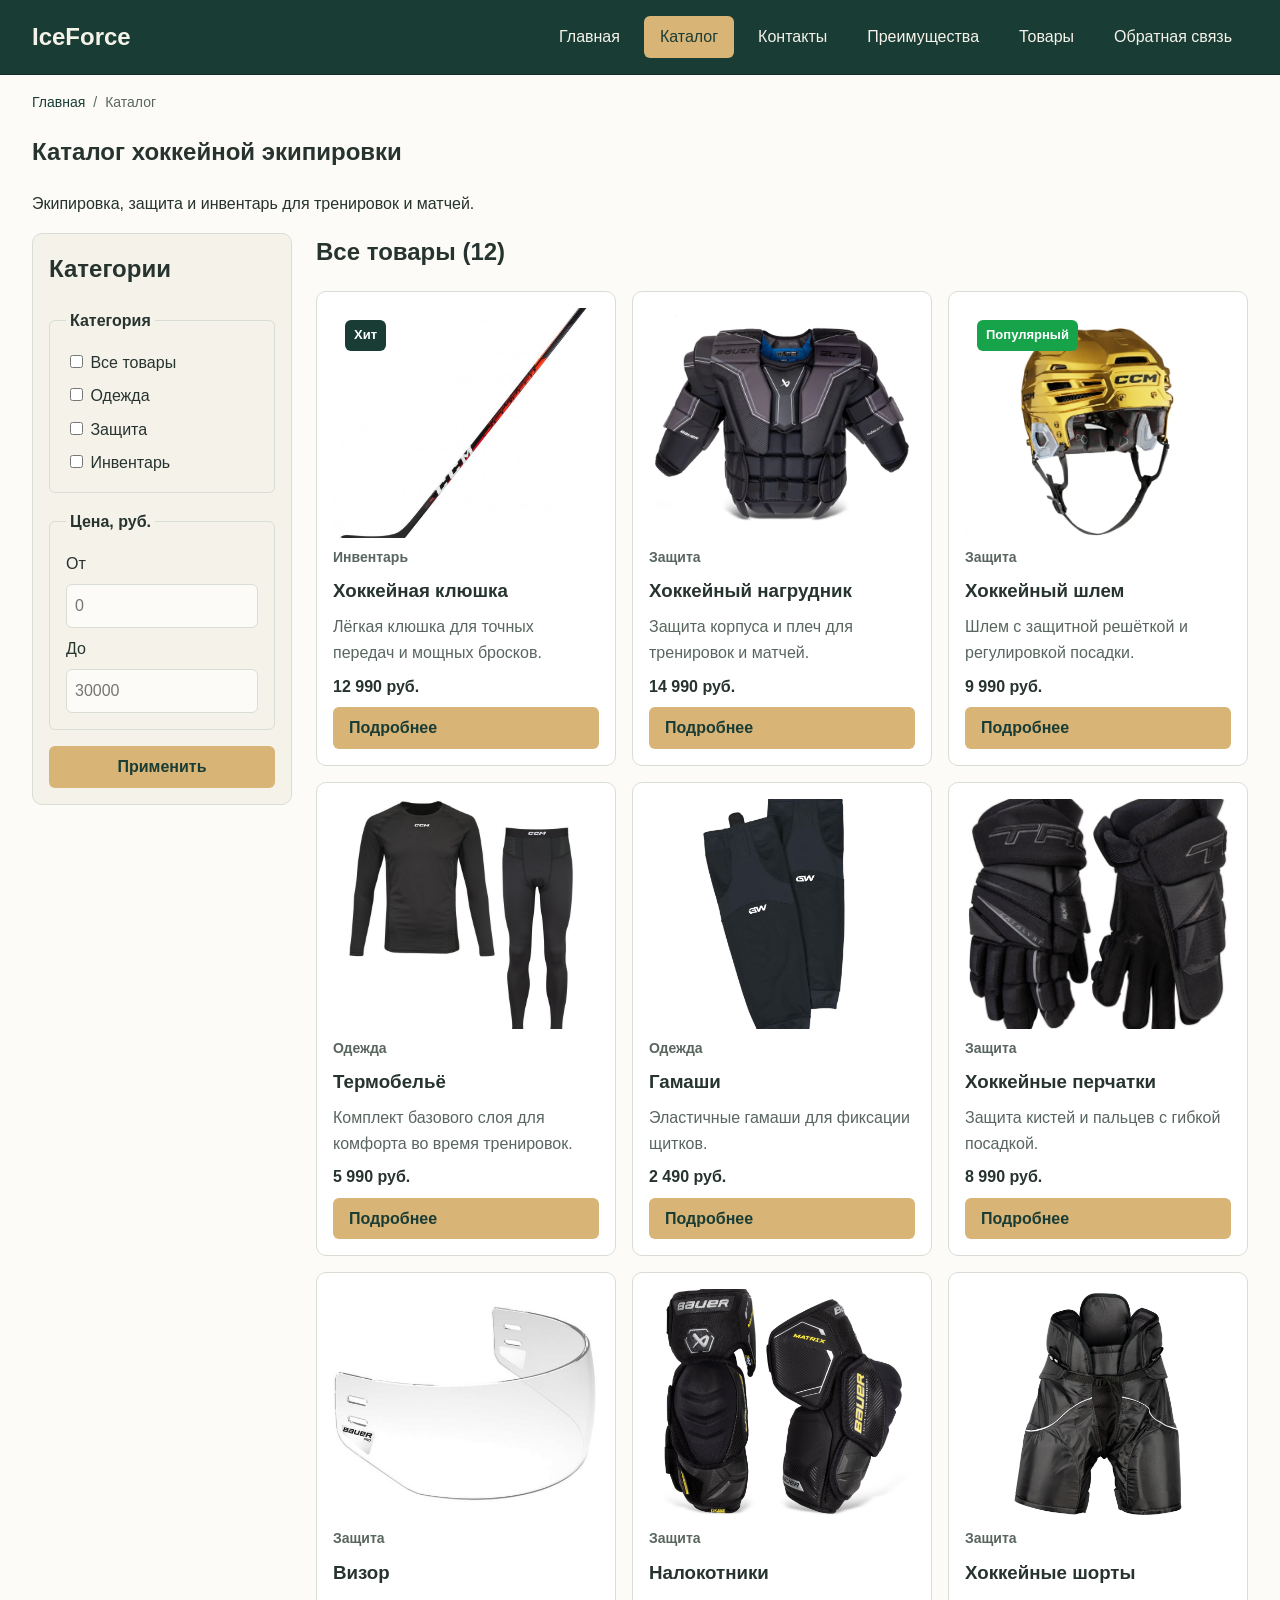
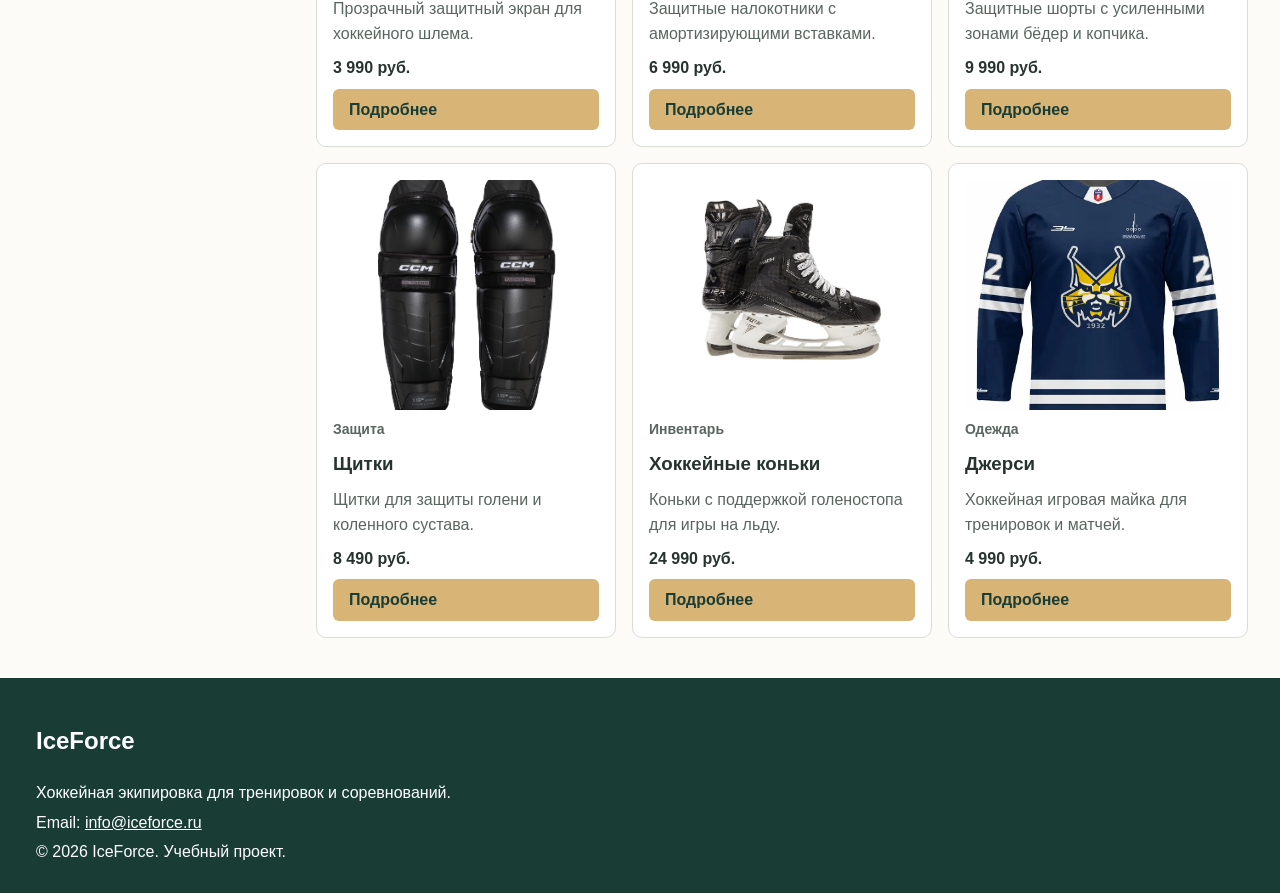
==== commit cd1ae582: "Add size selection to orders" ====
--- a/catalog.html
+++ b/catalog.html
@@ -149,5 +149,6 @@
 
 <button class="scroll-top" id="scroll-top" type="button">Наверх</button>
 <script src="js/main.js" defer></script>
+<script src="js/size-feature.js" defer></script>
 </body>
 </html>
--- a/css/style.css
+++ b/css/style.css
@@ -1081,3 +1081,187 @@
 @media (min-width: 1500px) {
   .hero h1, .hero__title { font-size: clamp(36px, 2.5vw, 44px); }
 }
+
+
+/* ===== Новая цветовая тема IceForce ===== */
+
+:root {
+  --color-primary: #193D35;
+  --color-primary-dark: #102D27;
+  --color-danger: #B94A48;
+  --color-text: #26332F;
+  --color-muted: #59665F;
+  --color-bg: #FCFBF7;
+  --color-bg-secondary: #F5F2E9;
+  --color-border: #D8DED5;
+  --color-white: #FFFFFF;
+}
+
+/* Шапка и логотип */
+.site-header {
+  background-color: #193D35;
+  border-bottom-color: #102D27;
+}
+
+.site-header__logo,
+.site-header__logo:hover {
+  color: #F5F2E9;
+}
+
+.site-nav__link {
+  color: #F5F2E9;
+}
+
+.site-nav__link:hover {
+  color: #193D35;
+  background-color: #E5E9DF;
+}
+
+.site-nav__link--active {
+  color: #193D35;
+  background-color: #D9B477;
+}
+
+/* Первый экран: контрастный текст поверх фотографии */
+.hero {
+  background-image:
+    linear-gradient(
+      rgba(15, 39, 33, 0.68),
+      rgba(15, 39, 33, 0.68)
+    ),
+    url("../images/hero-background.jpg");
+  background-size: cover;
+  background-position: center;
+}
+
+.hero h1 {
+  color: #FFFFFF;
+}
+
+.hero p {
+  color: #FFFFFF;
+}
+
+/* Главная кнопка */
+.button--primary {
+  color: #193D35;
+  background-color: #D9B477;
+  font-weight: 700;
+}
+
+.button--primary:hover {
+  color: #193D35;
+  background-color: #E8C993;
+}
+
+/* Карточки товаров */
+.product-card,
+.advantage,
+.category-card {
+  background-color: #FFFFFF;
+}
+
+.product-card,
+.advantage {
+  border-color: #D8DED5;
+}
+
+.product-card:hover,
+.product-card--featured {
+  border-color: #C77B45;
+}
+
+/* Блоки фильтров и информации */
+.catalog-filters,
+.contacts-info,
+.info-block {
+  background-color: #F5F2E9;
+}
+
+/* Нижняя часть сайта */
+.site-footer {
+  background-color: #193D35;
+  color: #FFFFFF;
+}
+
+/* Выделение элементов при наведении */
+.category-arrow:hover:not(:disabled) {
+  background-color: #193D35;
+  border-color: #193D35;
+  color: #FFFFFF;
+}
+
+
+/* ===== Премиальные карточки преимуществ IceForce ===== */
+
+.advantage {
+  position: relative;
+  overflow: hidden;
+  padding: 27px 25px 25px 28px;
+  background: linear-gradient(
+    135deg,
+    #FFFFFF 0%,
+    #F7F5EE 100%
+  );
+  border: 1px solid #D9DED5;
+  border-radius: 10px;
+  box-shadow: 0 4px 14px rgba(25, 61, 53, 0.045);
+  transition:
+    transform 0.25s ease,
+    box-shadow 0.25s ease,
+    border-color 0.25s ease;
+}
+
+/* Медный акцент слева */
+.advantage::before {
+  content: "";
+  position: absolute;
+  top: 0;
+  left: 0;
+  width: 4px;
+  height: 100%;
+  background: #C77B45;
+  opacity: 0.85;
+  transition: width 0.25s ease;
+}
+
+/* Заголовок карточки */
+.advantage h3 {
+  margin-top: 0;
+  margin-bottom: 14px;
+  color: #193D35;
+  font-size: 17px;
+  font-weight: 700;
+  line-height: 1.4;
+}
+
+/* Описание */
+.advantage p {
+  margin-bottom: 0;
+  color: #59665F;
+  font-size: 14px;
+  line-height: 1.75;
+}
+
+/* Эффект при наведении */
+.advantage:hover {
+  transform: translateY(-4px);
+  border-color: #C7A47A;
+  box-shadow: 0 10px 26px rgba(25, 61, 53, 0.10);
+}
+
+.advantage:hover::before {
+  width: 6px;
+}
+
+/* Учитываем настройки уменьшения анимации */
+@media (prefers-reduced-motion: reduce) {
+  .advantage,
+  .advantage::before {
+    transition: none;
+  }
+
+  .advantage:hover {
+    transform: none;
+  }
+}
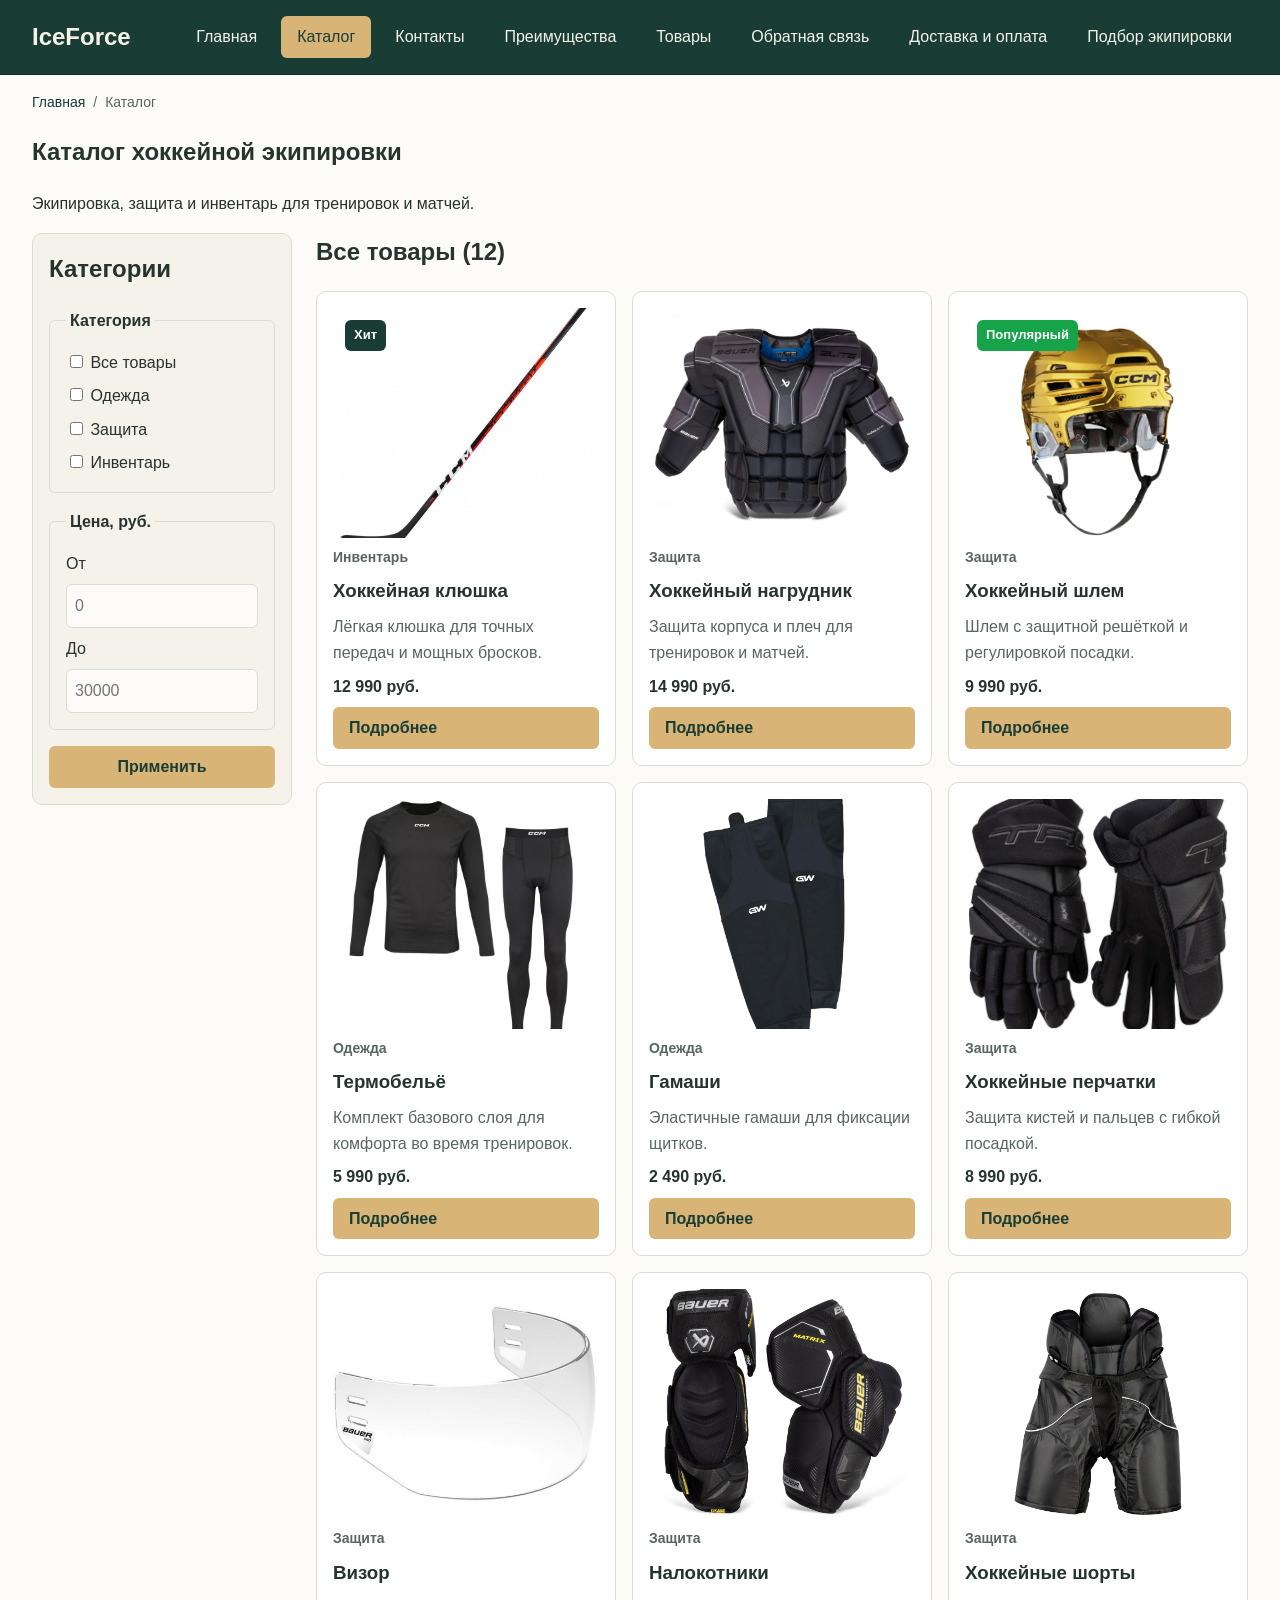
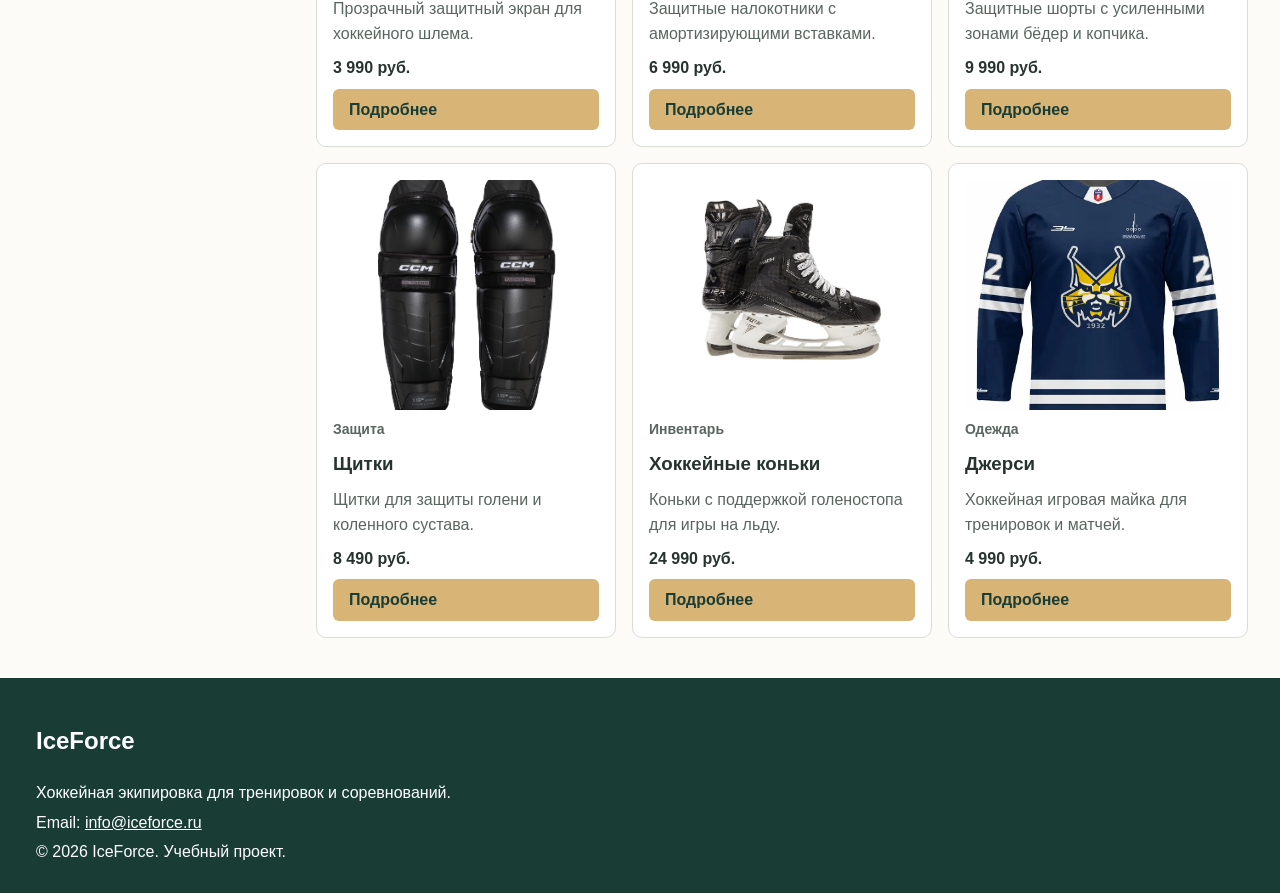
==== commit 6ccb91fc: "Update website" ====
--- a/catalog.html
+++ b/catalog.html
@@ -18,6 +18,7 @@
         <li><a class="site-nav__link" href="index.html#advantages">Преимущества</a></li>
         <li><a class="site-nav__link" href="index.html#popular">Товары</a></li>
         <li><a class="site-nav__link" href="index.html#contacts">Обратная связь</a></li>
+        <li><a class="site-nav__link" href="delivery.html">Доставка и оплата</a></li><li><a class="site-nav__link" href="size-guide.html">Подбор экипировки</a></li>
       </ul>
     </nav>
   </div>
